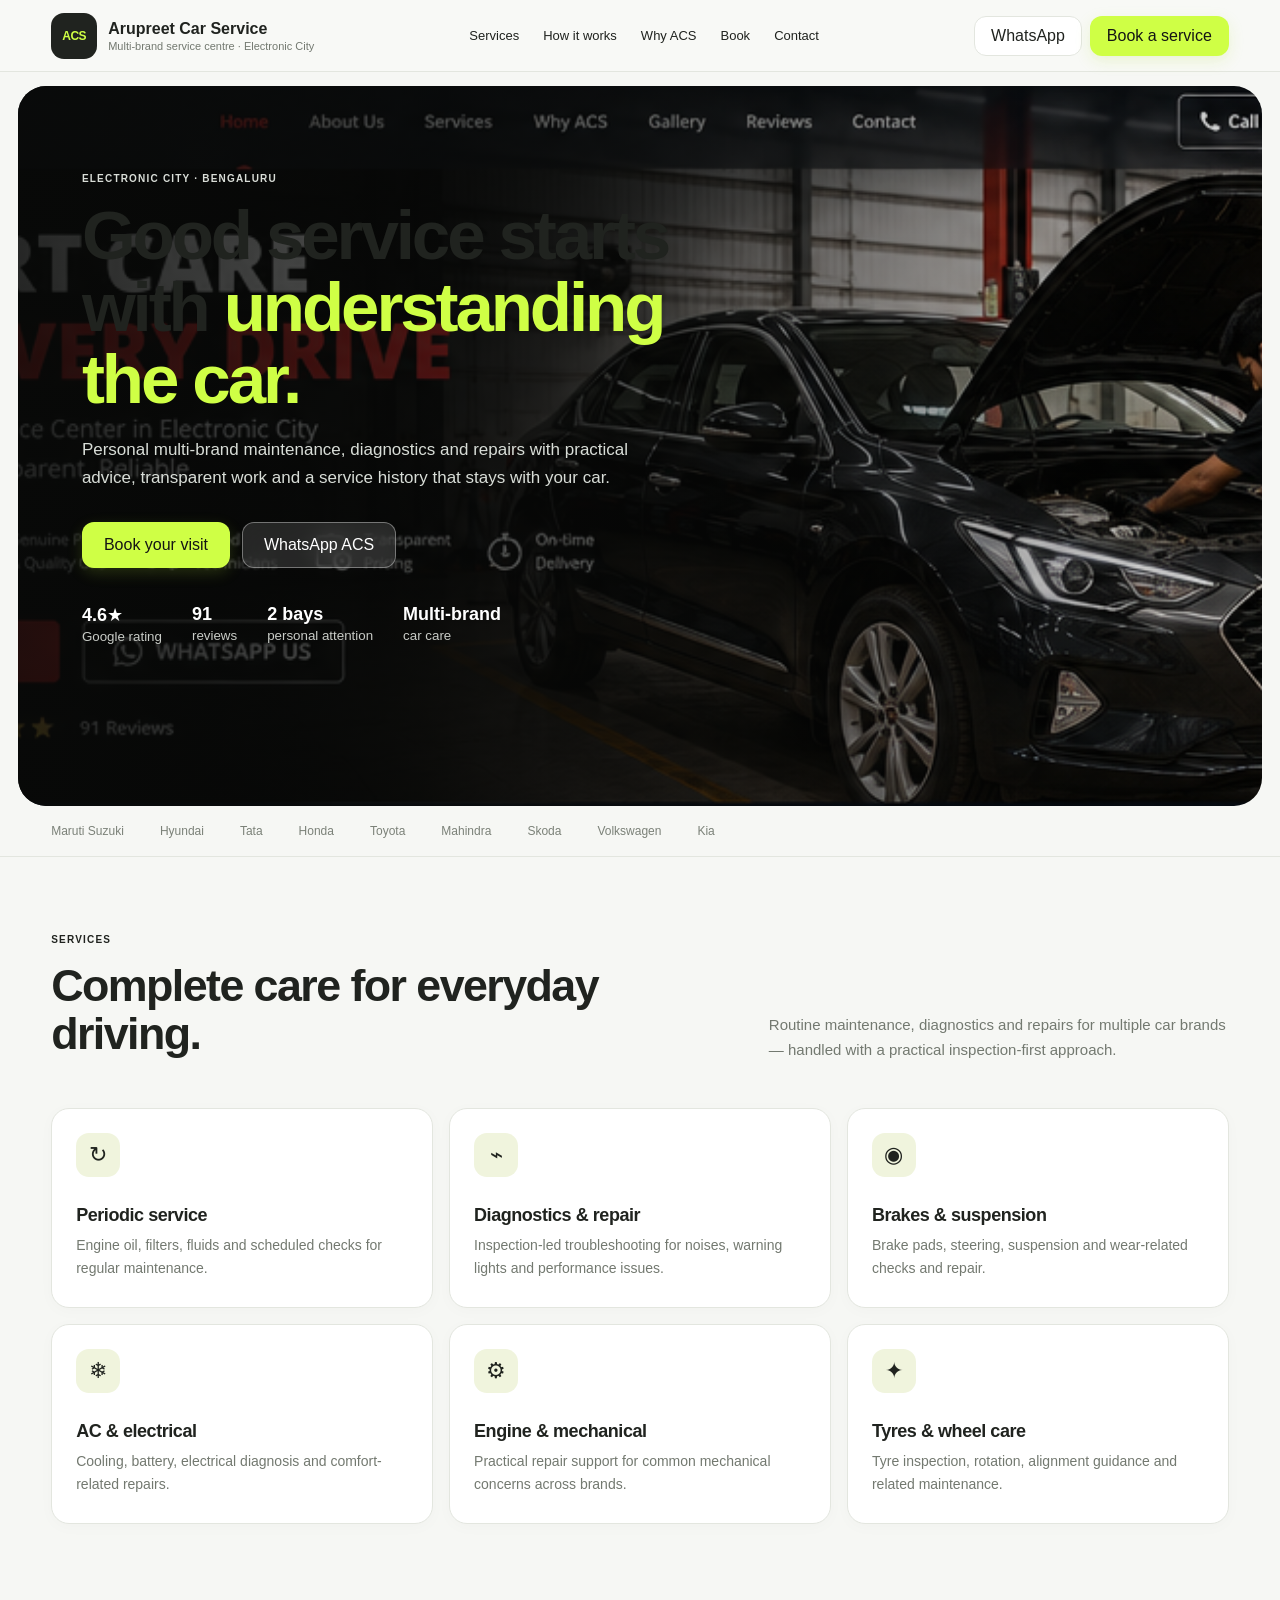
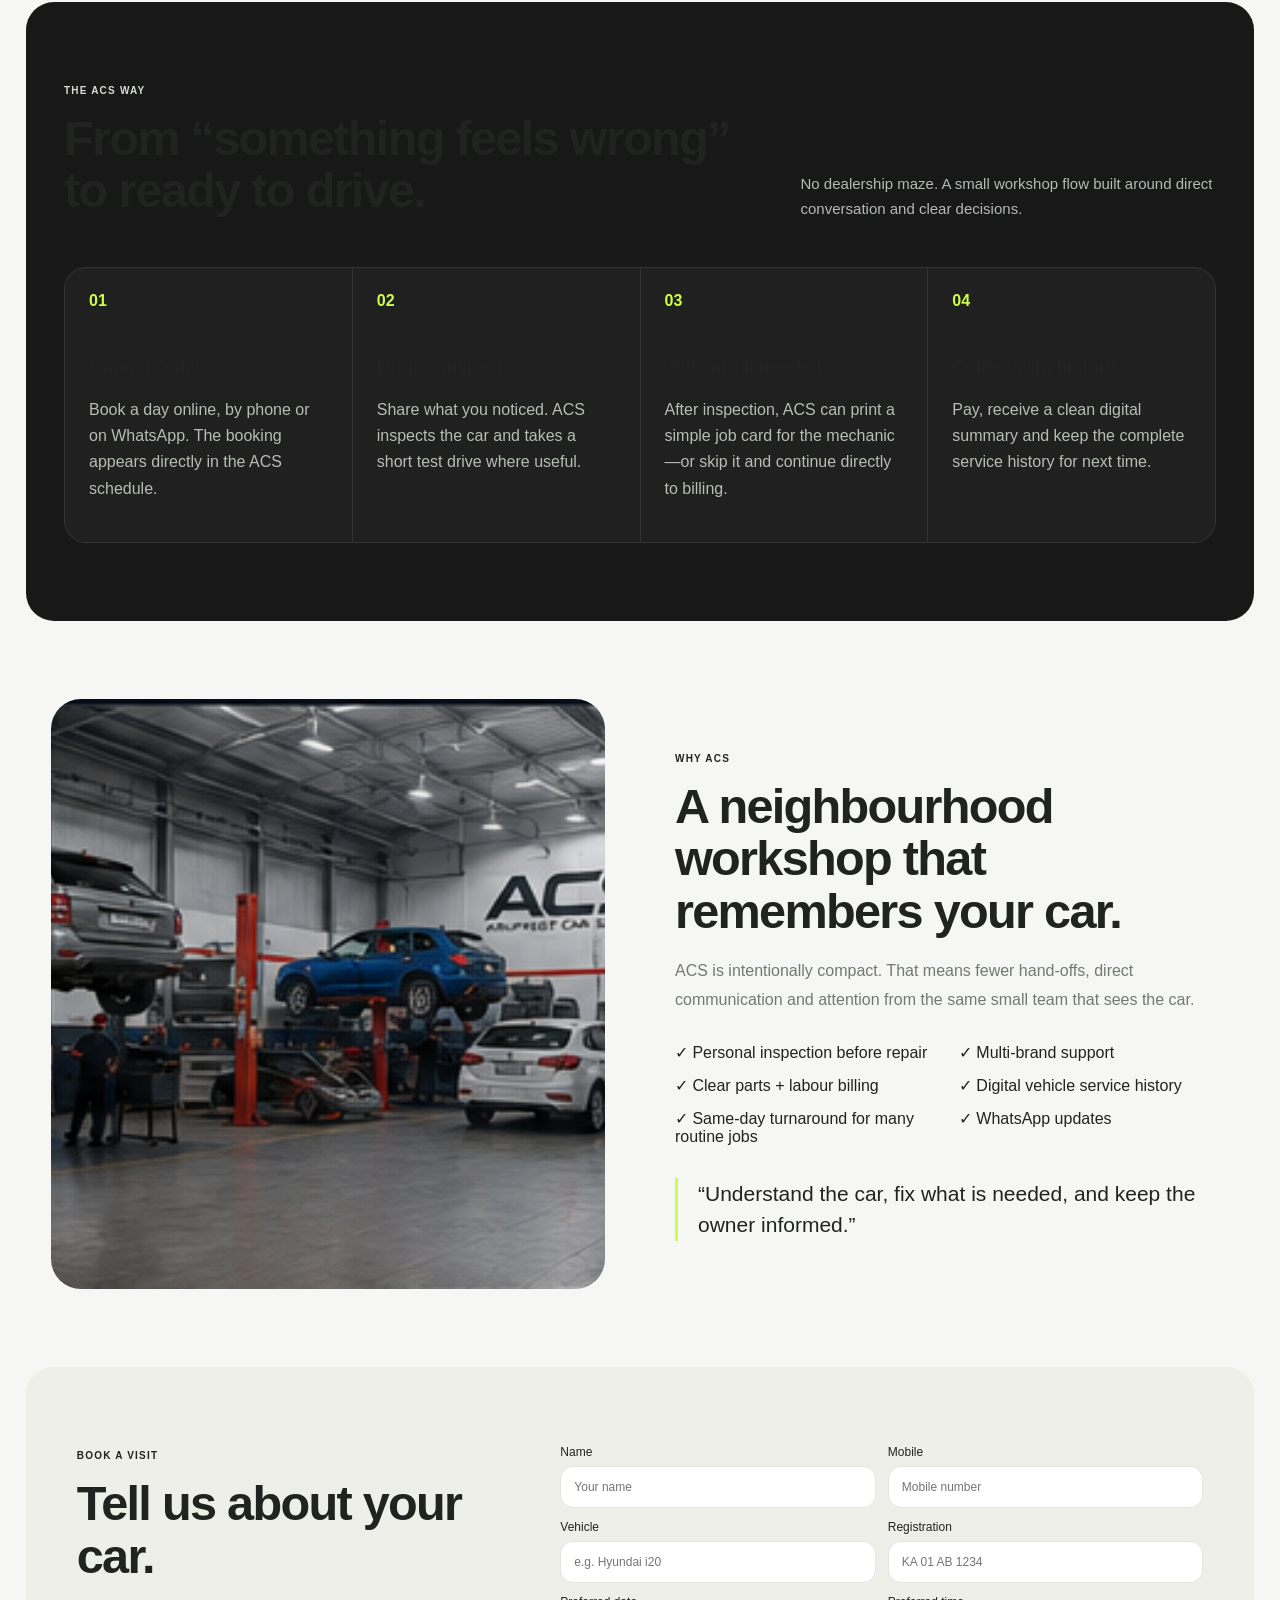
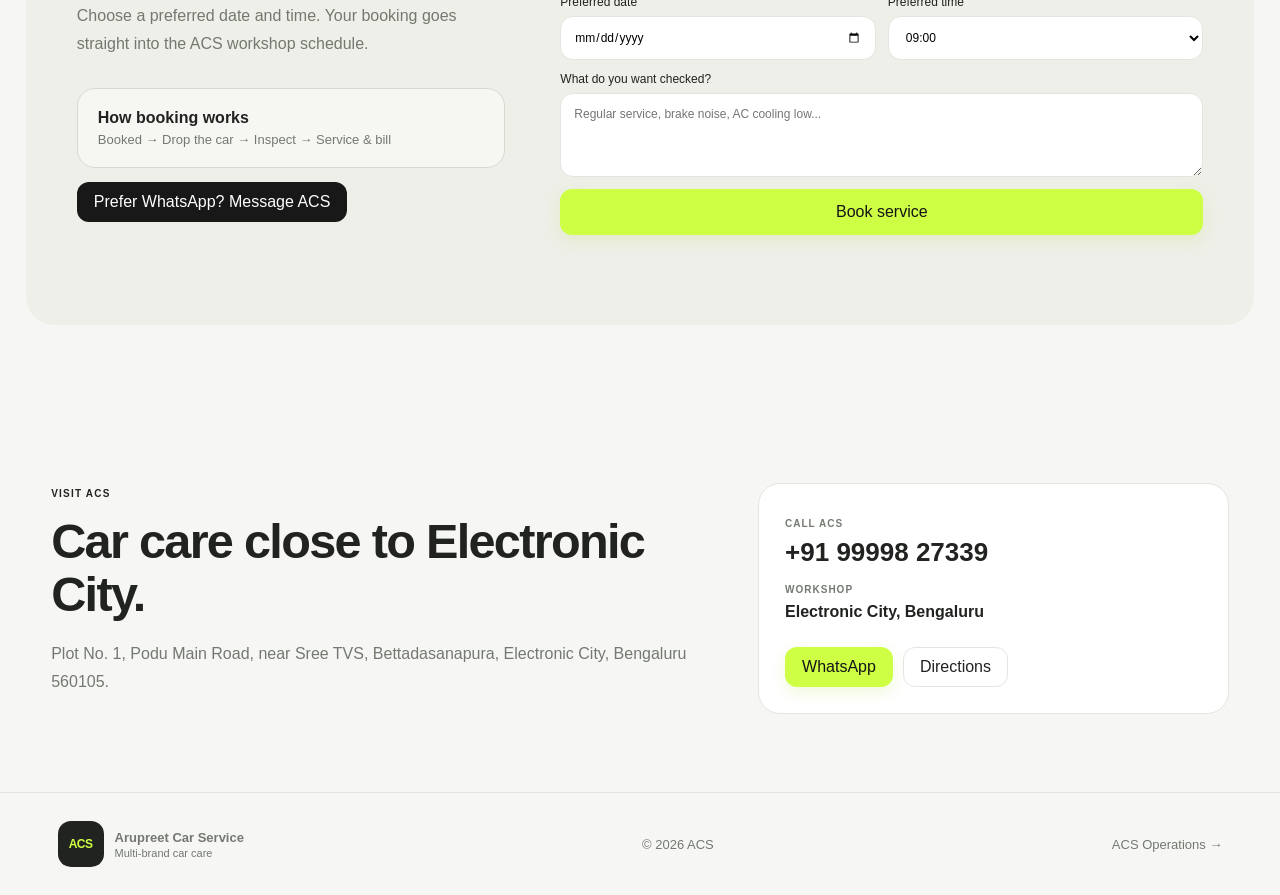
==== index.html @ 30a8c708 "Initial ACS Digital v0.3.6 - website and service operations" ====
<!doctype html><html lang="en"><head><meta charset="utf-8"><meta name="viewport" content="width=device-width,initial-scale=1"><title>Arupreet Car Service (ACS) | Multi-brand Car Service in Electronic City</title><meta name="description" content="Personal, transparent multi-brand car service, diagnostics and repair in Electronic City, Bengaluru."><link rel="stylesheet" href="styles.css"></head>
<body class="site-body"><header class="site-nav"><a class="brand" href="#top"><span class="brand-mark">ACS</span><span><b>Arupreet Car Service</b><small>Multi-brand service centre · Electronic City</small></span></a><nav><a href="#services">Services</a><a href="#process">How it works</a><a href="#why">Why ACS</a><a href="#booking">Book</a><a href="#contact">Contact</a></nav><div class="nav-actions"><a class="btn ghost" data-wa-link target="_blank" rel="noopener">WhatsApp</a><a class="btn primary" href="#booking">Book a service</a></div></header>
<main id="top"><section class="hero-v2"><img class="hero-bg" src="assets/images/hero-garage.png" alt="Car being serviced in a workshop"><div class="hero-shade"></div><div class="hero-content"><span class="kicker light">Electronic City · Bengaluru</span><h1>Good service starts with <em>understanding the car.</em></h1><p>Personal multi-brand maintenance, diagnostics and repairs with practical advice, transparent work and a service history that stays with your car.</p><div class="hero-actions"><a class="btn primary big" href="#booking">Book your visit</a><a class="btn glass big" data-wa-link target="_blank" rel="noopener">WhatsApp ACS</a></div><div class="hero-proof"><span><b>4.6★</b><small>Google rating</small></span><span><b>91</b><small>reviews</small></span><span><b>2 bays</b><small>personal attention</small></span><span><b>Multi-brand</b><small>car care</small></span></div></div></section>
<section class="brand-strip"><span>Maruti Suzuki</span><span>Hyundai</span><span>Tata</span><span>Honda</span><span>Toyota</span><span>Mahindra</span><span>Skoda</span><span>Volkswagen</span><span>Kia</span></section>
<section class="section services-section" id="services"><div class="section-head compact-head"><div><span class="kicker">Services</span><h2>Complete care for everyday driving.</h2></div><p>Routine maintenance, diagnostics and repairs for multiple car brands — handled with a practical inspection-first approach.</p></div><div class="cards service-cards"><article><span class="service-icon">↻</span><h3>Periodic service</h3><p>Engine oil, filters, fluids and scheduled checks for regular maintenance.</p></article><article><span class="service-icon">⌁</span><h3>Diagnostics & repair</h3><p>Inspection-led troubleshooting for noises, warning lights and performance issues.</p></article><article><span class="service-icon">◉</span><h3>Brakes & suspension</h3><p>Brake pads, steering, suspension and wear-related checks and repair.</p></article><article><span class="service-icon">❄</span><h3>AC & electrical</h3><p>Cooling, battery, electrical diagnosis and comfort-related repairs.</p></article><article><span class="service-icon">⚙</span><h3>Engine & mechanical</h3><p>Practical repair support for common mechanical concerns across brands.</p></article><article><span class="service-icon">✦</span><h3>Tyres & wheel care</h3><p>Tyre inspection, rotation, alignment guidance and related maintenance.</p></article></div></section>
<section class="dark-band" id="process"><div class="section-head light"><div><span class="kicker light">The ACS way</span><h2>From “something feels wrong” to ready to drive.</h2></div><p>No dealership maze. A small workshop flow built around direct conversation and clear decisions.</p></div><div class="process-grid"><article><span>01</span><h3>Choose a day</h3><p>Book a day online, by phone or on WhatsApp. The booking appears directly in the ACS schedule.</p></article><article><span>02</span><h3>Drop & inspect</h3><p>Share what you noticed. ACS inspects the car and takes a short test drive where useful.</p></article><article><span>03</span><h3>Job card if needed</h3><p>After inspection, ACS can print a simple job card for the mechanic—or skip it and continue directly to billing.</p></article><article><span>04</span><h3>Collect with history</h3><p>Pay, receive a clean digital summary and keep the complete service history for next time.</p></article></div></section>
<section class="section split" id="why"><div class="image-frame"><img src="assets/images/workshop.png" alt="Workshop service bay"></div><div class="copy-block"><span class="kicker">Why ACS</span><h2>A neighbourhood workshop that remembers your car.</h2><p>ACS is intentionally compact. That means fewer hand-offs, direct communication and attention from the same small team that sees the car.</p><div class="feature-list"><span>✓ Personal inspection before repair</span><span>✓ Multi-brand support</span><span>✓ Clear parts + labour billing</span><span>✓ Digital vehicle service history</span><span>✓ Same-day turnaround for many routine jobs</span><span>✓ WhatsApp updates</span></div><blockquote>“Understand the car, fix what is needed, and keep the owner informed.”</blockquote></div></section>
<section class="section booking-shell" id="booking"><div class="booking-intro"><span class="kicker">Book a visit</span><h2>Tell us about your car.</h2><p>Choose a preferred date and time. Your booking goes straight into the ACS workshop schedule.</p><div class="capacity-note"><b>How booking works</b><span>Booked → Drop the car → Inspect → Service & bill</span></div><a class="btn dark" style="margin-top:14px" data-wa-link target="_blank" rel="noopener">Prefer WhatsApp? Message ACS</a></div><form class="booking-form" id="bookingForm"><label>Name<input required name="name" placeholder="Your name"></label><label>Mobile<input required name="phone" placeholder="Mobile number"></label><label>Vehicle<input required name="vehicle" placeholder="e.g. Hyundai i20"></label><label>Registration<input name="registration" placeholder="KA 01 AB 1234"></label><label>Preferred date<input required type="date" name="date"></label><label>Preferred time<select name="time"><option>09:00</option><option>10:00</option><option>11:00</option><option>14:00</option></select></label><label class="wide">What do you want checked?<textarea name="issue" rows="4" placeholder="Regular service, brake noise, AC cooling low..."></textarea></label><button class="btn primary big wide" type="submit">Book service</button><p class="form-msg wide" id="bookingMsg"></p></form></section>
<section class="section contact-grid" id="contact"><div><span class="kicker">Visit ACS</span><h2>Car care close to Electronic City.</h2><p>Plot No. 1, Podu Main Road, near Sree TVS, Bettadasanapura, Electronic City, Bengaluru 560105.</p></div><div class="contact-card"><span>Call ACS</span><a href="tel:+919999827339">+91 99998 27339</a><span>Workshop</span><b>Electronic City, Bengaluru</b><div><a class="btn primary" data-wa-link target="_blank" rel="noopener">WhatsApp</a><a class="btn ghost" target="_blank" rel="noopener" href="https://www.google.com/maps/search/?api=1&query=Arupreet+Car+Service+Electronic+City">Directions</a></div></div></section></main>
<footer><div class="brand"><span class="brand-mark">ACS</span><span><b>Arupreet Car Service</b><small>Multi-brand car care</small></span></div><span>© 2026 ACS</span><a href="auth.html">ACS Operations →</a></footer>
<script src="config.js"></script><script src="lib/runtime.js"></script><script src="lib/api.js"></script><script src="lib/whatsapp.js"></script><script src="site.js"></script></body></html>
---- styles.css ----
:root{--bg:#f5f5f2;--paper:#fff;--ink:#171817;--muted:#6e716d;--line:#dedfd9;--soft:#eeeeea;--accent:#d8ff51;--blue:#e8efff;--green:#dff5e7;--amber:#fff2c8;--danger:#bf4f4f;--radius:22px;--shadow:0 18px 60px rgba(0,0,0,.08)}*{box-sizing:border-box}html{scroll-behavior:smooth}body{margin:0;font-family:Inter,ui-sans-serif,system-ui,-apple-system,BlinkMacSystemFont,"Segoe UI",sans-serif;color:var(--ink);background:var(--bg)}a{color:inherit;text-decoration:none}button,input,textarea,select{font:inherit}.btn{display:inline-flex;align-items:center;justify-content:center;gap:8px;border-radius:999px;padding:11px 17px;border:1px solid transparent;font-weight:800;cursor:pointer}.btn.primary{background:var(--accent);color:#141414}.btn.ghost{background:#fff;border-color:var(--line)}.btn.dark{background:var(--ink);color:#fff}.btn.danger{background:#fff1f1;color:#9f3030;border-color:#f1caca}.btn.big{padding:14px 22px}.btn.glass{background:rgba(255,255,255,.12);color:#fff;border-color:rgba(255,255,255,.36);backdrop-filter:blur(14px)}.brand,.app-brand{display:flex;align-items:center;gap:11px}.brand-mark{width:46px;height:46px;border-radius:14px;background:var(--ink);color:var(--accent);display:grid;place-items:center;font-size:12px;font-weight:900;letter-spacing:-.04em}.brand span:last-child,.app-brand span:last-child{display:flex;flex-direction:column}.brand small,.app-brand small{font-size:11px;color:var(--muted);margin-top:2px}.site-nav{height:76px;padding:0 4.5vw;display:flex;align-items:center;justify-content:space-between;background:rgba(245,245,242,.94);backdrop-filter:blur(18px);position:sticky;top:0;z-index:20;border-bottom:1px solid var(--line)}.site-nav nav{display:flex;gap:28px;font-size:13px;font-weight:700}.nav-actions{display:flex;gap:8px}.hero-v2{height:min(790px,86vh);min-height:640px;position:relative;overflow:hidden;margin:18px 2vw 0;border-radius:34px;color:#fff}.hero-bg{position:absolute;inset:0;width:100%;height:100%;object-fit:cover;transform:scale(1.02)}.hero-shade{position:absolute;inset:0;background:linear-gradient(90deg,rgba(9,10,9,.88) 0%,rgba(9,10,9,.64) 46%,rgba(9,10,9,.12) 100%)}.hero-content{position:relative;z-index:2;max-width:760px;padding:100px 5vw}.kicker{display:inline-block;text-transform:uppercase;letter-spacing:.14em;font-weight:900;font-size:11px}.kicker.light{color:#d9ddd7}.hero-content h1,.section h2,.dark-band h2{font-family:Georgia,"Times New Roman",serif;font-size:clamp(52px,6.1vw,88px);line-height:.98;letter-spacing:-.045em;margin:16px 0 24px}.hero-content h1 em{font-style:normal;color:var(--accent)}.hero-content>p{font-size:18px;line-height:1.7;max-width:670px;color:#d8ddd7}.hero-actions{display:flex;gap:12px;margin:30px 0}.hero-proof{display:flex;flex-wrap:wrap;gap:36px;margin-top:44px}.hero-proof span{display:flex;flex-direction:column}.hero-proof b{font-size:18px}.hero-proof small{color:#c9ccc7;margin-top:3px}.brand-strip{display:flex;overflow:auto;gap:42px;white-space:nowrap;padding:22px 4.5vw;border-bottom:1px solid var(--line);font-size:12px;font-weight:800;color:#777b75}.section{padding:100px 4.5vw}.section-head{display:flex;align-items:end;justify-content:space-between;gap:60px;margin-bottom:42px}.section-head h2,.split h2,.booking-shell h2,.contact-grid h2{font-size:clamp(42px,4.6vw,67px);margin:10px 0;line-height:1.03;letter-spacing:-.04em}.section-head>p{max-width:460px;line-height:1.75;color:var(--muted)}.cards{display:grid;gap:14px}.service-cards{grid-template-columns:repeat(3,1fr)}.service-cards article{background:#fff;border:1px solid var(--line);border-radius:22px;padding:27px;min-height:230px}.service-icon{width:48px;height:48px;border-radius:15px;background:#eff2d8;display:grid;place-items:center;font-size:22px}.service-cards h3{margin:38px 0 9px}.service-cards p{color:var(--muted);line-height:1.65;margin:0}.dark-band{margin:0 2vw;border-radius:36px;background:#171817;color:#fff;padding:100px 3vw}.section-head.light p{color:#b6bbb5}.process-grid{display:grid;grid-template-columns:repeat(4,1fr);gap:1px;border:1px solid #323431;border-radius:22px;overflow:hidden;background:#323431}.process-grid article{background:#1f201f;padding:27px;min-height:260px}.process-grid article>span{color:var(--accent);font-weight:900}.process-grid h3{margin-top:62px}.process-grid p{color:#b8bdb6;line-height:1.65}.split{display:grid;grid-template-columns:1fr 1fr;gap:70px;align-items:center}.image-frame{height:590px;border-radius:30px;overflow:hidden;background:#ddd}.image-frame img{width:100%;height:100%;object-fit:cover}.copy-block>p{font-size:17px;line-height:1.8;color:var(--muted)}.feature-list{display:grid;grid-template-columns:1fr 1fr;gap:14px;margin:28px 0}.feature-list span{font-weight:700}.copy-block blockquote{font-family:Georgia,serif;font-size:25px;line-height:1.4;border-left:3px solid var(--accent);padding-left:20px;margin:32px 0 0}.booking-shell{display:grid;grid-template-columns:.8fr 1.2fr;gap:65px;background:#eeefe8;margin:0 2vw 80px;border-radius:34px}.booking-intro>p,.contact-grid>div>p{line-height:1.75;color:var(--muted)}.capacity-note{margin-top:30px;padding:20px;border:1px solid #d7d9d0;border-radius:18px;background:rgba(255,255,255,.5);display:flex;flex-direction:column;gap:5px}.capacity-note span{font-size:13px;color:var(--muted)}.booking-form{display:grid;grid-template-columns:1fr 1fr;gap:12px}.booking-form label,.form-grid label{display:flex;flex-direction:column;gap:7px;font-size:12px;font-weight:800}.booking-form input,.booking-form textarea,.booking-form select,.form-grid input,.form-grid textarea,.form-grid select{width:100%;border:1px solid var(--line);background:#fff;border-radius:13px;padding:13px;outline:none}.booking-form input:focus,.booking-form textarea:focus,.booking-form select:focus,.form-grid input:focus,.form-grid textarea:focus,.form-grid select:focus{border-color:#92996d}.wide{grid-column:1/-1}.form-msg{margin:0;color:#2e6849;font-weight:800}.contact-grid{display:grid;grid-template-columns:1.15fr .85fr;gap:70px}.contact-card{background:#fff;border:1px solid var(--line);border-radius:22px;padding:26px;display:flex;flex-direction:column;gap:8px}.contact-card>span{text-transform:uppercase;letter-spacing:.1em;font-size:10px;font-weight:800;color:var(--muted);margin-top:8px}.contact-card>a{font-size:26px;font-weight:900}.contact-card>div{display:flex;gap:10px;margin-top:18px}footer{padding:28px 4.5vw;border-top:1px solid var(--line);display:flex;align-items:center;justify-content:space-between;font-size:13px;color:var(--muted)}
/* APP */.app-body{display:flex;min-height:100vh;background:#f2f3ef}.sidebar{width:255px;position:fixed;inset:0 auto 0 0;background:#171817;color:#fff;padding:20px 14px;display:flex;flex-direction:column;z-index:20}.app-brand{padding:5px 7px 22px;border-bottom:1px solid #30322f}.app-brand .brand-mark{background:var(--accent);color:#171817}.app-brand small{color:#92968f}.sidebar nav{display:flex;flex-direction:column;gap:5px;margin-top:18px}.sidebar nav button{display:flex;gap:10px;align-items:center;background:transparent;border:0;color:#bec2bc;border-radius:12px;padding:12px 13px;text-align:left;font-weight:750;cursor:pointer}.sidebar nav button:hover,.sidebar nav button.active{background:#2a2c29;color:#fff}.sidebar-foot{margin-top:auto;padding:10px;display:flex;flex-direction:column;gap:8px;color:#8f948d;font-size:11px}.app-main{margin-left:255px;width:calc(100% - 255px);padding:25px 32px 60px}.app-top{display:flex;align-items:center;justify-content:space-between;margin-bottom:24px}.app-top small{color:var(--muted)}.app-top h1{margin:3px 0;font-size:34px}.top-actions{display:flex;gap:9px}.metric-grid{display:grid;grid-template-columns:repeat(4,1fr);gap:12px;margin-bottom:16px}.metric{background:#fff;border:1px solid var(--line);border-radius:18px;padding:18px}.metric small{color:var(--muted)}.metric b{display:block;font-size:30px;margin-top:5px}.metric .sub{font-size:11px;color:var(--muted);margin-top:5px}.dashboard-grid{display:grid;grid-template-columns:1.35fr .85fr;gap:15px}.panel{background:#fff;border:1px solid var(--line);border-radius:20px;padding:19px}.panel+.panel{margin-top:15px}.panel-head,.section-toolbar{display:flex;align-items:center;justify-content:space-between;gap:14px;margin-bottom:14px}.panel-head h3,.section-toolbar h3{margin:0}.panel-head small,.section-toolbar small{color:var(--muted)}.workshop-board{display:grid;grid-template-columns:1fr 1fr;gap:12px}.bay{border:1px solid var(--line);background:#fafaf7;border-radius:17px;padding:14px;min-height:160px}.bay-head{font-size:10px;text-transform:uppercase;letter-spacing:.1em;color:var(--muted);font-weight:900;margin-bottom:10px}.bay-card b{display:block}.bay-card small{display:block;color:var(--muted);margin-top:4px}.job-actions{display:flex;gap:6px;margin-top:12px;flex-wrap:wrap}.tiny-btn{border:1px solid var(--line);background:#fff;border-radius:999px;padding:6px 9px;font-size:10px;font-weight:800;cursor:pointer}.status,.pill{display:inline-flex;align-items:center;border-radius:999px;padding:6px 9px;font-size:10px;font-weight:900;background:#eee}.status.requested{background:#f0f0ec}.status.confirmed,.status.ready{background:var(--blue);color:#355593}.status.inspection,.status.awaiting{background:var(--amber);color:#765b12}.status.service,.status.approved{background:var(--green);color:#2d6b4a}.status.completed,.status.paid{background:#dfeee8;color:#2b6448}.status.cancelled,.status.declined{background:#fae6e6;color:#943c3c}.timeline{display:flex;flex-direction:column}.slot{display:grid;grid-template-columns:58px 1fr;gap:10px;padding:9px 0;border-bottom:1px solid var(--line)}.slot>span{font-size:11px;color:var(--muted)}.slot b,.slot small{display:block}.slot small{color:var(--muted);margin-top:2px}.quick-grid{display:grid;grid-template-columns:1fr 1fr;gap:9px}.quick-grid button{border:1px solid var(--line);background:#fafaf7;border-radius:14px;padding:13px;text-align:left;font-weight:800;cursor:pointer}.alert{padding:12px 0;border-bottom:1px solid var(--line);display:flex;justify-content:space-between;gap:12px}.alert:last-child{border-bottom:0}.alert small{color:var(--muted)}.table-wrap{overflow:auto}.data-table{border-collapse:collapse;width:100%}.data-table th,.data-table td{padding:12px 11px;border-bottom:1px solid var(--line);text-align:left;font-size:12px;vertical-align:top}.data-table th{font-size:10px;text-transform:uppercase;letter-spacing:.08em;color:var(--muted)}.data-table tr.clickable{cursor:pointer}.data-table tr.clickable:hover{background:#f8f8f5}.right{text-align:right!important}.search-row{display:flex;gap:10px;margin-bottom:14px}.search-row input{flex:1;border:1px solid var(--line);border-radius:13px;padding:12px 14px}.empty{padding:48px 20px;text-align:center;color:var(--muted)}.low{color:var(--danger);font-weight:900}.detail-head{display:flex;align-items:flex-start;justify-content:space-between;gap:20px;margin-bottom:16px}.detail-head h2{margin:4px 0}.detail-head p{margin:0;color:var(--muted)}.detail-grid{display:grid;grid-template-columns:1fr 1fr;gap:14px}.info-card{border:1px solid var(--line);border-radius:16px;padding:15px}.info-card h4{margin:0 0 11px}.info-row{display:flex;justify-content:space-between;gap:15px;padding:6px 0}.info-row span:first-child{color:var(--muted)}.line-items{width:100%;border-collapse:collapse}.line-items td,.line-items th{padding:10px;border-bottom:1px solid var(--line);font-size:12px}.line-items th{text-align:left;color:var(--muted);font-size:10px;text-transform:uppercase}.estimate-total{text-align:right;font-size:22px;font-weight:900;margin-top:14px}.progress-steps{display:flex;gap:6px;flex-wrap:wrap}.progress-steps span{background:#f0f0ec;border-radius:999px;padding:7px 10px;font-size:10px;font-weight:800}.progress-steps span.active{background:var(--ink);color:#fff}.modal-backdrop{position:fixed;inset:0;background:rgba(0,0,0,.45);display:grid;place-items:center;z-index:50}.modal-backdrop.hidden{display:none}.modal{width:min(780px,94vw);max-height:91vh;overflow:auto;background:#fff;border-radius:24px;padding:23px;box-shadow:var(--shadow)}.modal h2{margin:0 0 5px}.modal>p{color:var(--muted);margin-top:0}.form-grid{display:grid;grid-template-columns:1fr 1fr;gap:11px}.modal-actions{display:flex;justify-content:flex-end;gap:9px;margin-top:20px}.line-editor{border:1px solid var(--line);border-radius:16px;padding:12px;margin-top:12px}.line-editor-row{display:grid;grid-template-columns:2fr .8fr .7fr .8fr auto;gap:7px;align-items:end;margin-bottom:7px}.line-editor-row button{height:42px}.toast{position:fixed;right:25px;bottom:25px;background:#171817;color:#fff;border-radius:14px;padding:12px 16px;font-weight:800;font-size:12px;opacity:0;transform:translateY(10px);pointer-events:none;transition:.2s;z-index:80}.toast.show{opacity:1;transform:translateY(0)}.report-grid{display:grid;grid-template-columns:repeat(3,1fr);gap:12px}.report-card{background:#fff;border:1px solid var(--line);border-radius:18px;padding:18px}.bar{height:8px;background:#eceee8;border-radius:999px;overflow:hidden;margin-top:8px}.bar>i{display:block;height:100%;background:#1c1e1b}.small-note{font-size:11px;color:var(--muted)}
@media(max-width:1000px){.site-nav nav{display:none}.hero-v2{height:700px}.service-cards{grid-template-columns:1fr 1fr}.process-grid{grid-template-columns:1fr 1fr}.split,.booking-shell,.contact-grid{grid-template-columns:1fr}.sidebar{width:76px}.sidebar .app-brand span:last-child,.sidebar nav span,.sidebar-foot{display:none}.app-main{margin-left:76px;width:calc(100% - 76px);padding:20px}.metric-grid{grid-template-columns:1fr 1fr}.dashboard-grid{grid-template-columns:1fr}.report-grid{grid-template-columns:1fr 1fr}}@media(max-width:650px){.site-nav{padding:0 4vw}.site-nav .brand span:last-child,.nav-actions .ghost{display:none}.hero-v2{margin:10px 10px 0;min-height:640px}.hero-content{padding:65px 7vw}.hero-content h1{font-size:50px}.hero-proof{gap:18px}.section{padding:70px 5vw}.service-cards,.process-grid,.feature-list,.booking-form,.workshop-board,.detail-grid,.report-grid{grid-template-columns:1fr}.dark-band{padding:70px 4vw}.section-head{display:block}.image-frame{height:380px}.wide{grid-column:auto}.metric-grid{grid-template-columns:1fr 1fr}.app-main{padding:16px}.app-top{align-items:flex-start}.top-actions .ghost{display:none}.line-editor-row{grid-template-columns:1fr 1fr}.line-editor-row>*:first-child{grid-column:1/-1}footer{align-items:flex-start;flex-direction:column;gap:14px}}
/* v0.3 additions */
.connection-badge{display:inline-flex;align-items:center;border:1px solid var(--line);border-radius:999px;padding:8px 11px;font-size:11px;font-weight:900;background:#fff}.connection-badge.live{color:#286646;background:#e7f5ec}.connection-badge.demo{color:#7a5a13;background:#fff5d8}.action-cell{white-space:nowrap}.action-cell .tiny-btn{margin-left:4px}.history-list{display:flex;flex-direction:column;gap:8px}.history-item{display:grid;grid-template-columns:140px 1fr auto;gap:14px;align-items:start;border:1px solid var(--line);border-radius:14px;padding:12px}.history-item small{display:block;color:var(--muted);margin-top:3px}.job-footer-actions{display:flex;justify-content:flex-end;gap:9px;flex-wrap:wrap;margin-top:16px}.stack-label{display:flex;flex-direction:column;gap:8px;font-size:12px;font-weight:800}.stack-label textarea{border:1px solid var(--line);border-radius:14px;padding:13px;font:inherit}.integration-list{display:grid;grid-template-columns:1fr 1fr;gap:12px}.integration-list span{padding:12px;border:1px solid var(--line);border-radius:13px;background:#fafaf7;font-weight:750}.invoice-sheet{background:#fff}.invoice-brand{display:flex;align-items:flex-start;justify-content:space-between;border-bottom:2px solid var(--ink);padding-bottom:18px;margin-bottom:18px}.invoice-brand h2{display:inline-block;margin:0 0 3px 10px;vertical-align:middle}.invoice-brand .brand-mark{display:inline-flex}.invoice-totals{margin-left:auto;margin-top:16px;width:min(340px,100%);display:flex;flex-direction:column;gap:7px}.invoice-totals span{display:flex;justify-content:space-between;border-bottom:1px solid var(--line);padding:5px 0}.invoice-totals .grand{font-size:20px;border-bottom:0;padding-top:10px}.auth-body{min-height:100vh;background:#eeefe8;display:grid;place-items:center;padding:28px}.auth-card,.setup-card,.approval-card{width:min(480px,96vw);background:#fff;border:1px solid var(--line);border-radius:28px;padding:30px;box-shadow:var(--shadow)}.setup-card{width:min(1050px,96vw)}.approval-card{width:min(720px,96vw)}.auth-card h1,.setup-card h1,.approval-card h1{margin:28px 0 8px}.auth-card>p,.setup-card p{color:var(--muted);line-height:1.6}.stack-form{display:flex;flex-direction:column;gap:13px;margin-top:22px}.stack-form label,.setup-grid label{display:flex;flex-direction:column;gap:7px;font-size:12px;font-weight:800}.stack-form input,.setup-grid input,.setup-grid select{border:1px solid var(--line);border-radius:13px;padding:13px;font:inherit}.auth-links{display:flex;justify-content:space-between;gap:10px;margin-top:18px;font-size:12px}.setup-grid{display:grid;grid-template-columns:1fr 1fr;gap:15px}.setup-grid>.btn,.setup-grid>.form-msg{grid-column:auto}.setup-grid code{background:#f0f0ec;border-radius:5px;padding:2px 5px}.approval-actions{display:grid;grid-template-columns:1fr 1fr;gap:10px;margin-top:20px}.success-state{text-align:center;padding:60px 20px}.success-state h1{font-size:40px}.btn.dark{background:#171817;color:#fff}.btn:disabled{opacity:.55;cursor:not-allowed}
@media(max-width:750px){.setup-grid,.integration-list,.approval-actions{grid-template-columns:1fr}.history-item{grid-template-columns:1fr}.connection-badge{display:none}.auth-links{flex-direction:column}}
@media print{body *{visibility:hidden}.modal-backdrop,.modal-backdrop *{visibility:visible}.modal-backdrop{position:absolute;inset:0;background:#fff;display:block}.modal{width:100%;max-height:none;box-shadow:none;border-radius:0}.modal-actions{display:none!important}}
/* v0.3.2 simple ACS workflow */
.simple-flow{display:grid;grid-template-columns:repeat(3,1fr);gap:8px;margin-top:15px}.simple-flow span{padding:12px;border:1px solid var(--line);background:#fafaf7;border-radius:13px;font-weight:850;text-align:center}.simple-flow small{font-weight:500;color:var(--muted)}
.compat-cell{max-width:300px;white-space:normal;line-height:1.45}.checkbox-label{flex-direction:row!important;align-items:center!important}.checkbox-label input{width:auto!important}.tag-entry{display:flex;gap:8px;margin-top:7px}.tag-entry input{flex:1;border:1px solid var(--line);border-radius:13px;padding:11px}.tag-chips{display:flex;gap:6px;flex-wrap:wrap;margin-top:9px}.tag-chip{display:inline-flex;align-items:center;gap:5px;background:#edf4db;border:1px solid #d9e5b7;border-radius:999px;padding:6px 9px;font-size:11px;font-weight:800}.tag-chip button{border:0;background:transparent;cursor:pointer;font-weight:900}.tag-suggestions{display:flex;gap:5px;flex-wrap:wrap;margin-top:8px}.compat-banner{padding:11px 13px;border:1px solid #d9e5b7;background:#f4f8e8;border-radius:13px;font-size:12px;margin:12px 0}.bill-lines{display:flex;flex-direction:column;gap:8px}.bill-line-row{display:grid;grid-template-columns:.72fr 2fr .65fr .7fr .85fr auto;gap:7px;align-items:end;border:1px solid var(--line);background:#fafaf7;border-radius:14px;padding:10px}.bill-line-row label{display:flex;flex-direction:column;gap:5px;font-size:10px;font-weight:850}.bill-line-row input,.bill-line-row select{width:100%;border:1px solid var(--line);background:#fff;border-radius:10px;padding:9px}.bill-line-row .remove-line{height:39px;margin-bottom:1px}.bill-add-buttons{display:flex;gap:6px;flex-wrap:wrap;margin:10px 0}.bill-summary{margin-left:auto;width:min(390px,100%);display:grid;grid-template-columns:1fr 1fr;gap:8px;align-items:end;border-top:1px solid var(--line);padding-top:12px}.bill-summary>span,.bill-summary>label{display:flex;justify-content:space-between;gap:9px;align-items:center;font-size:12px}.bill-summary label{flex-direction:column;align-items:stretch}.bill-summary input{border:1px solid var(--line);border-radius:10px;padding:9px}.bill-summary .grand{grid-column:1/-1;font-size:19px;font-weight:900}.picker-list{display:flex;flex-direction:column;gap:8px;margin-top:16px}.picker-row{display:flex;align-items:center;justify-content:space-between;gap:15px;width:100%;border:1px solid var(--line);background:#fafaf7;border-radius:14px;padding:13px;text-align:left;cursor:pointer}.picker-row span{display:flex;flex-direction:column;gap:3px}.picker-row small{color:var(--muted)}.jobcard-notes{margin-top:18px}.jobcard-notes>div{height:38px;border-bottom:1px solid var(--line)}
.status.booked{background:var(--blue);color:#355593}.status.open{background:var(--green);color:#2d6b4a}.sync-btn{padding-left:13px;padding-right:13px}
@media(max-width:900px){.bill-line-row{grid-template-columns:1fr 1fr}.bill-line-row .bill-item,.bill-line-row .bill-desc{grid-column:1/-1}.simple-flow{grid-template-columns:1fr}.sync-btn{display:none}}

/* v0.3.3 visual polish — calmer typography, cleaner hierarchy */
:root{
  --bg:#f6f7f4;
  --paper:#ffffff;
  --ink:#20231f;
  --muted:#737970;
  --line:#e3e6df;
  --soft:#f1f3ef;
  --accent:#cfff45;
  --blue:#edf3ff;
  --green:#e5f6eb;
  --amber:#fff4d5;
  --radius:18px;
  --shadow:0 10px 30px rgba(24,31,24,.06);
}
body{font-family:"Segoe UI Variable","Segoe UI",Inter,Arial,sans-serif;font-weight:400;letter-spacing:0;color:var(--ink)}
body,button,input,textarea,select{font-synthesis:none}
strong,b{font-weight:650}
h1,h2,h3,h4,h5,h6{font-family:"Segoe UI Variable","Segoe UI",Inter,Arial,sans-serif;font-weight:650;letter-spacing:-.025em;color:var(--ink)}
p{font-weight:400}
.kicker{font-weight:650;letter-spacing:.12em;font-size:10px}

/* Public website */
.site-nav{height:72px;background:rgba(248,249,246,.94);padding:0 4vw}
.site-nav nav{font-weight:550;font-size:13px;gap:24px}
.brand b,.app-brand b{font-weight:650}
.brand-mark{font-weight:700;border-radius:13px}
.hero-v2{height:min(720px,82vh);min-height:590px;border-radius:28px;margin:14px 1.4vw 0}
.hero-content{padding:82px 5vw;max-width:720px}
.hero-content h1,.section h2,.dark-band h2{font-family:"Segoe UI Variable","Segoe UI",Inter,Arial,sans-serif;font-weight:650;font-size:clamp(46px,5.4vw,76px);line-height:1.04;letter-spacing:-.045em;margin:14px 0 20px}
.hero-content>p{font-size:17px;line-height:1.65;max-width:630px;font-weight:400}
.hero-proof{margin-top:36px;gap:30px}.hero-proof b{font-weight:650}
.brand-strip{padding:18px 4vw;font-weight:550;color:#7b8178;gap:36px}
.section{padding:78px 4vw}
.services-section{padding-top:72px}
.section-head{margin-bottom:30px;align-items:end}
.section-head.compact-head h2{font-size:clamp(34px,3.5vw,50px);max-width:720px}
.section-head h2,.split h2,.booking-shell h2,.contact-grid h2{font-family:"Segoe UI Variable","Segoe UI",Inter,Arial,sans-serif;font-weight:650;font-size:clamp(34px,3.8vw,54px);line-height:1.08;letter-spacing:-.035em}
.section-head>p{font-size:15px;line-height:1.7}
.service-cards{gap:16px}
.service-cards article{min-height:200px;padding:24px;border-radius:18px;box-shadow:0 3px 16px rgba(25,32,25,.025)}
.service-cards h3{margin:28px 0 8px;font-size:18px;font-weight:650}
.service-cards p{font-size:14px;line-height:1.65}
.service-icon{width:44px;height:44px;border-radius:13px;background:#f0f4dd}
.dark-band{border-radius:28px;padding:78px 3vw}.process-grid article{min-height:225px;padding:24px}.process-grid h3{margin-top:46px;font-weight:600}.process-grid article>span{font-weight:650}
.copy-block>p{font-size:16px}.feature-list span{font-weight:550}.copy-block blockquote{font-family:"Segoe UI Variable","Segoe UI",Inter,Arial,sans-serif;font-size:21px;font-weight:500;line-height:1.5}
.booking-shell{border-radius:28px;gap:55px}.booking-form label,.form-grid label{font-weight:550}.form-msg{font-weight:550}.contact-card>a{font-weight:650}
.btn{font-weight:600;padding:10px 16px;border-radius:12px;transition:transform .14s ease,box-shadow .14s ease,background .14s ease}.btn:hover{transform:translateY(-1px)}.btn.big{padding:13px 21px}.btn.primary{box-shadow:0 5px 15px rgba(170,215,50,.18)}

/* Operations app */
.app-body{background:#f4f6f2}
.sidebar{width:244px;padding:18px 12px;background:#1b1e1a}.app-main{margin-left:244px;width:calc(100% - 244px);padding:28px 34px 64px}
.sidebar nav{gap:3px}.sidebar nav button{font-weight:520;font-size:14px;padding:11px 12px;border-radius:10px;color:#c7ccc5}.sidebar nav button.active{background:#30342e;color:#fff}.sidebar nav button:hover{background:#282c27}
.app-top{margin-bottom:26px}.app-top h1{font-size:38px;font-weight:650;letter-spacing:-.035em}.app-top small{font-size:13px}.top-actions{align-items:center}.connection-badge{font-weight:550;border-radius:12px;padding:9px 12px}
.metric-grid{gap:14px;margin-bottom:18px}.metric{border-radius:18px;padding:20px 21px;box-shadow:0 2px 12px rgba(24,31,24,.025)}.metric small{font-size:13px}.metric b{font-size:28px;font-weight:650;letter-spacing:-.03em;margin-top:7px}.metric .sub{font-size:12px}
.panel{border-radius:20px;padding:22px;box-shadow:0 2px 14px rgba(24,31,24,.025)}.panel-head h3,.section-toolbar h3{font-size:20px;font-weight:650}.panel-head small,.section-toolbar small{font-size:13px;line-height:1.5}
.workshop-board{gap:14px}.bay{border-radius:16px;padding:18px;min-height:180px;background:#fbfcfa}.bay-head{font-weight:600;font-size:11px}.bay-card h3{font-size:20px;margin:14px 0 12px;font-weight:650}.bay-card b{font-weight:600;font-size:15px}.bay-card small{font-size:13px;line-height:1.45}.empty{font-size:14px}
.tiny-btn{font-weight:550;font-size:11px;border-radius:10px;padding:7px 10px}.status,.pill{font-weight:550;font-size:11px;padding:6px 9px}
.data-table th,.data-table td{font-size:13px;padding:14px 12px;line-height:1.45}.data-table th{font-size:10px;font-weight:600;letter-spacing:.07em}.data-table td b{font-weight:600}.data-table td small{font-size:11px;color:var(--muted)}
.table-wrap{border-radius:14px;overflow:auto}
.low{font-weight:500}
.modal{border-radius:22px;padding:26px}.modal h2{font-size:26px;font-weight:650}.modal>p{font-size:14px;line-height:1.6}.stack-label,.form-grid label{font-weight:550}
.simple-flow span{font-weight:550}.simple-flow small{font-weight:400}.estimate-total,.bill-summary .grand{font-weight:650}
.tag-chip{font-weight:550}.bill-line-row label{font-weight:550}.picker-row b{font-weight:600}
.toast{font-weight:550}
.report-card{border-radius:18px}.report-card b{font-weight:650}

/* Remove visual heaviness from app controls */
.app-main .btn{border-radius:12px}.app-main .btn.primary{background:var(--accent)}.app-main .btn.dark{background:#232621}.app-main .btn.ghost{background:#fff}

@media(max-width:1000px){.sidebar{width:76px}.app-main{margin-left:76px;width:calc(100% - 76px);padding:22px}.hero-content h1{font-size:56px}}
@media(max-width:650px){.hero-content h1{font-size:44px}.section{padding:58px 5vw}.app-top h1{font-size:30px}.metric b{font-size:24px}}


/* v0.3.4 SaaS-style silent sync */
.top-actions{position:relative}
.sync-corner{width:38px;height:38px;border:1px solid var(--line);border-radius:12px;background:#fff;display:inline-grid;place-items:center;position:relative;cursor:pointer;color:var(--muted);transition:.18s ease;box-shadow:0 1px 2px rgba(0,0,0,.03)}
.sync-corner:hover{border-color:#c9ccc4;color:var(--ink);transform:translateY(-1px)}
.sync-corner .sync-glyph{font-size:18px;line-height:1}
.sync-corner .sync-dot{position:absolute;right:6px;top:6px;width:7px;height:7px;border-radius:50%;background:#36a269;border:2px solid #fff}
.sync-corner.syncing .sync-glyph{animation:acsSpin .7s linear infinite}
.sync-corner.offline .sync-dot{background:#d59d2b}
@keyframes acsSpin{to{transform:rotate(360deg)}}
@media(max-width:650px){.sync-corner{width:36px;height:36px}.top-actions{gap:7px}}

/* =========================================================
   v0.3.6 — LIGHT TYPOGRAPHY PASS
   Keep the interface SaaS-like and calm: 400/500 by default,
   600 only for genuine hierarchy and key metrics.
   ========================================================= */
body,
button,
input,
textarea,
select {
  font-family: Inter, "Segoe UI Variable", "Segoe UI", Arial, sans-serif;
  font-weight: 400;
  -webkit-font-smoothing: antialiased;
  text-rendering: optimizeLegibility;
}

p, span, small, td, li, label { font-weight: 400; }
strong, b { font-weight: 550; }

h1, h2, h3, h4, h5, h6 {
  font-family: Inter, "Segoe UI Variable", "Segoe UI", Arial, sans-serif;
  font-weight: 600;
  letter-spacing: -0.025em;
}

/* Public website */
.site-nav nav { font-weight: 450; }
.brand b, .app-brand b { font-weight: 600; }
.brand small, .app-brand small { font-weight: 400; }
.kicker { font-weight: 550; }
.hero-content h1,
.section h2,
.dark-band h2,
.section-head h2,
.split h2,
.booking-shell h2,
.contact-grid h2 { font-weight: 600; }
.hero-proof b { font-weight: 550; }
.brand-strip { font-weight: 450; }
.service-cards h3,
.process-grid h3 { font-weight: 550; }
.process-grid article > span { font-weight: 550; }
.feature-list span { font-weight: 450; }
.copy-block blockquote { font-weight: 450; }
.booking-form label,
.form-grid label,
.stack-form label,
.setup-grid label { font-weight: 450; }
.form-msg { font-weight: 450; }
.contact-card > a { font-weight: 550; }

/* Buttons: deliberately not bold */
.btn,
.tiny-btn,
.quick-grid button,
.picker-row,
.tag-chip,
.status,
.pill {
  font-weight: 500;
}
.btn.primary,
.btn.dark,
.btn.ghost { font-weight: 500; }

/* Application shell */
.sidebar nav button {
  font-weight: 450;
  letter-spacing: 0;
}
.sidebar-foot { font-weight: 400; }
.app-top h1 { font-weight: 600; }
.app-top small { font-weight: 400; }
.connection-badge { font-weight: 450; }

/* Dashboard */
.metric small,
.metric .sub { font-weight: 400; }
.metric b { font-weight: 600; }
.panel-head h3,
.section-toolbar h3 { font-weight: 600; }
.panel-head small,
.section-toolbar small { font-weight: 400; }
.quick-grid button { font-weight: 500; }
.alert b,
.timeline b,
.slot b { font-weight: 500; }
.bay-head { font-weight: 500; }
.bay-card h3 { font-weight: 550; }
.bay-card b { font-weight: 500; }

/* Tables and data-heavy screens */
.data-table th {
  font-weight: 500;
  letter-spacing: .06em;
}
.data-table td,
.data-table td span,
.data-table td small { font-weight: 400; }
.data-table td b,
.data-table td strong { font-weight: 500; }
.low { font-weight: 450; }
.compat-cell { font-weight: 400; }

/* Forms / modals */
.modal h2 { font-weight: 600; }
.stack-label,
.form-grid label,
.bill-line-row label { font-weight: 450; }
.simple-flow span { font-weight: 500; }
.simple-flow small { font-weight: 400; }
.estimate-total,
.bill-summary .grand { font-weight: 600; }
.picker-row b { font-weight: 500; }
.report-card b { font-weight: 550; }
.toast { font-weight: 450; }
.integration-list span { font-weight: 450; }

/* Make labels/chips more refined */
.status,
.pill,
.tag-chip,
.tiny-btn {
  letter-spacing: 0;
}

/* Reduce heavy-looking oversized button text */
.top-actions .btn,
.quick-grid button {
  font-size: 14px;
}

/* Keep invoice hierarchy professional but restrained */
.invoice-brand h2 { font-weight: 600; }
.invoice-totals .grand { font-weight: 600; }

/* Mobile */
@media (max-width: 650px) {
  .app-top h1 { font-weight: 600; }
}
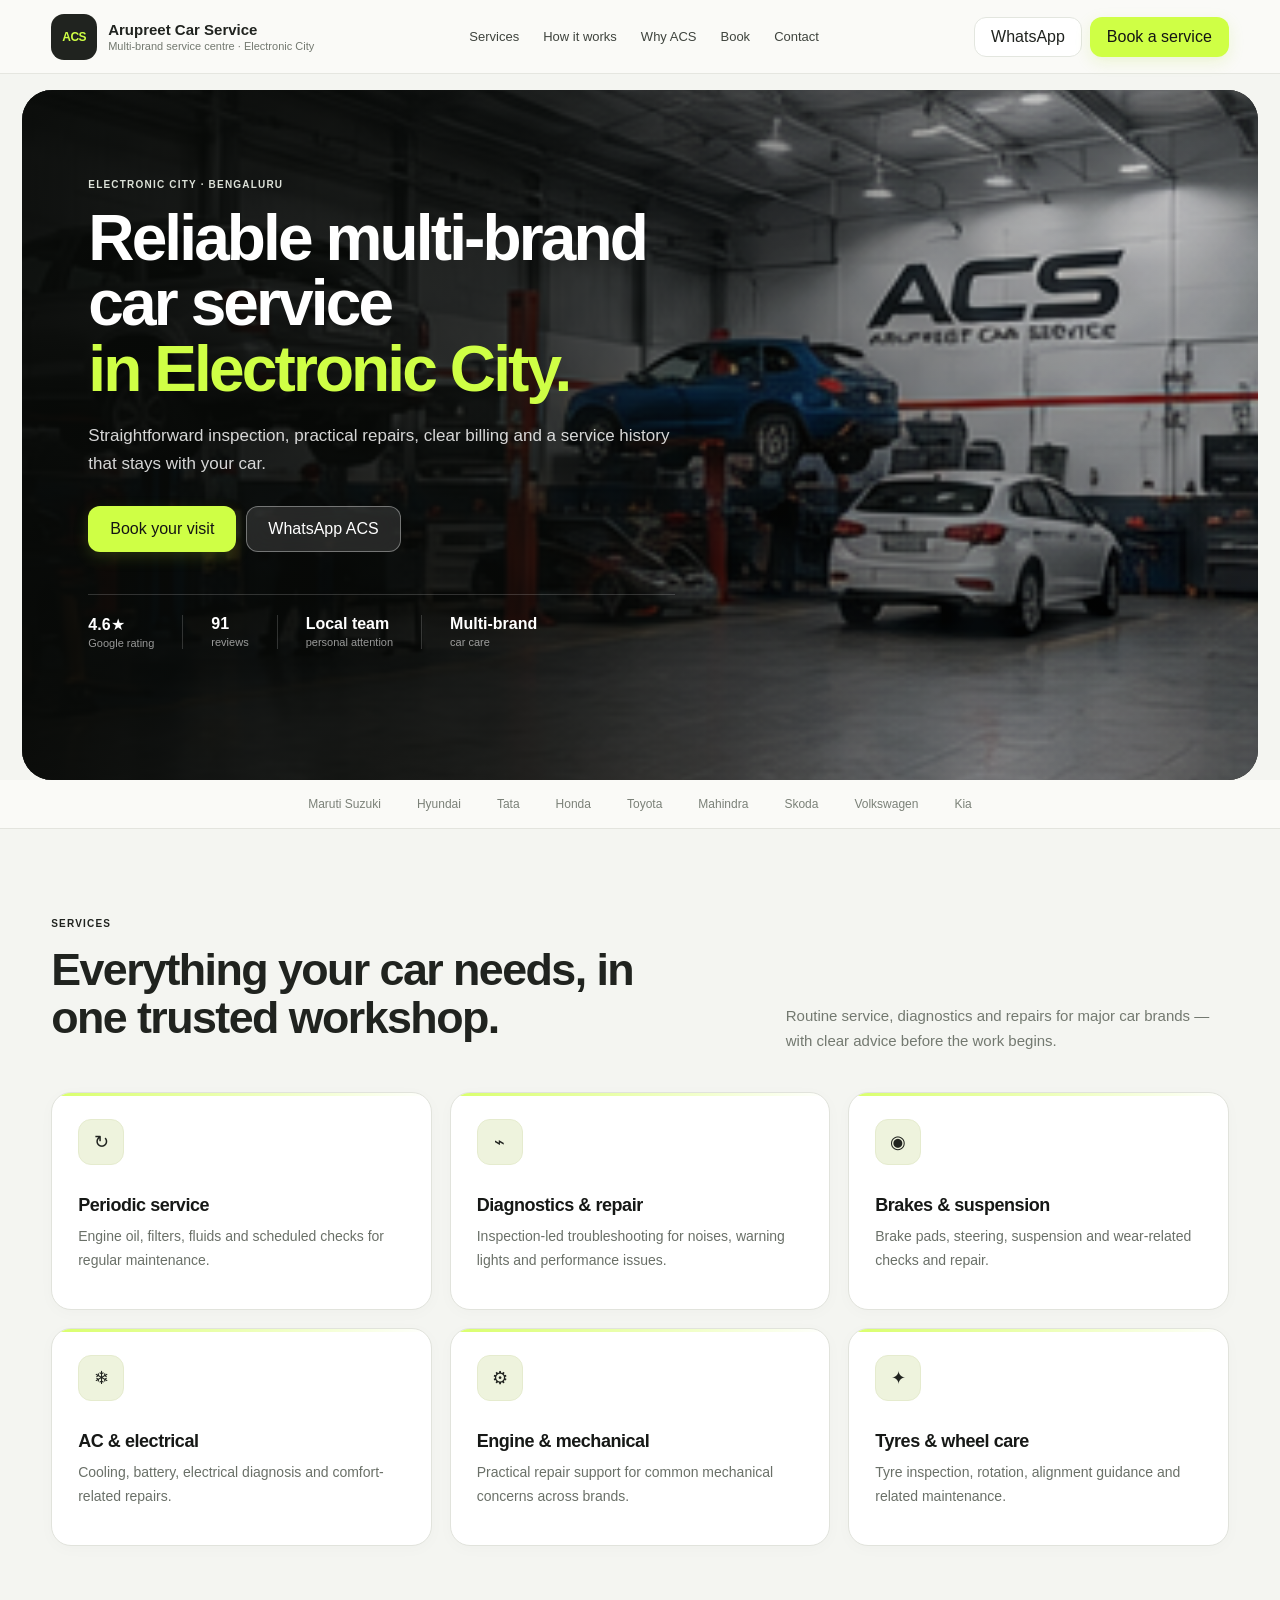
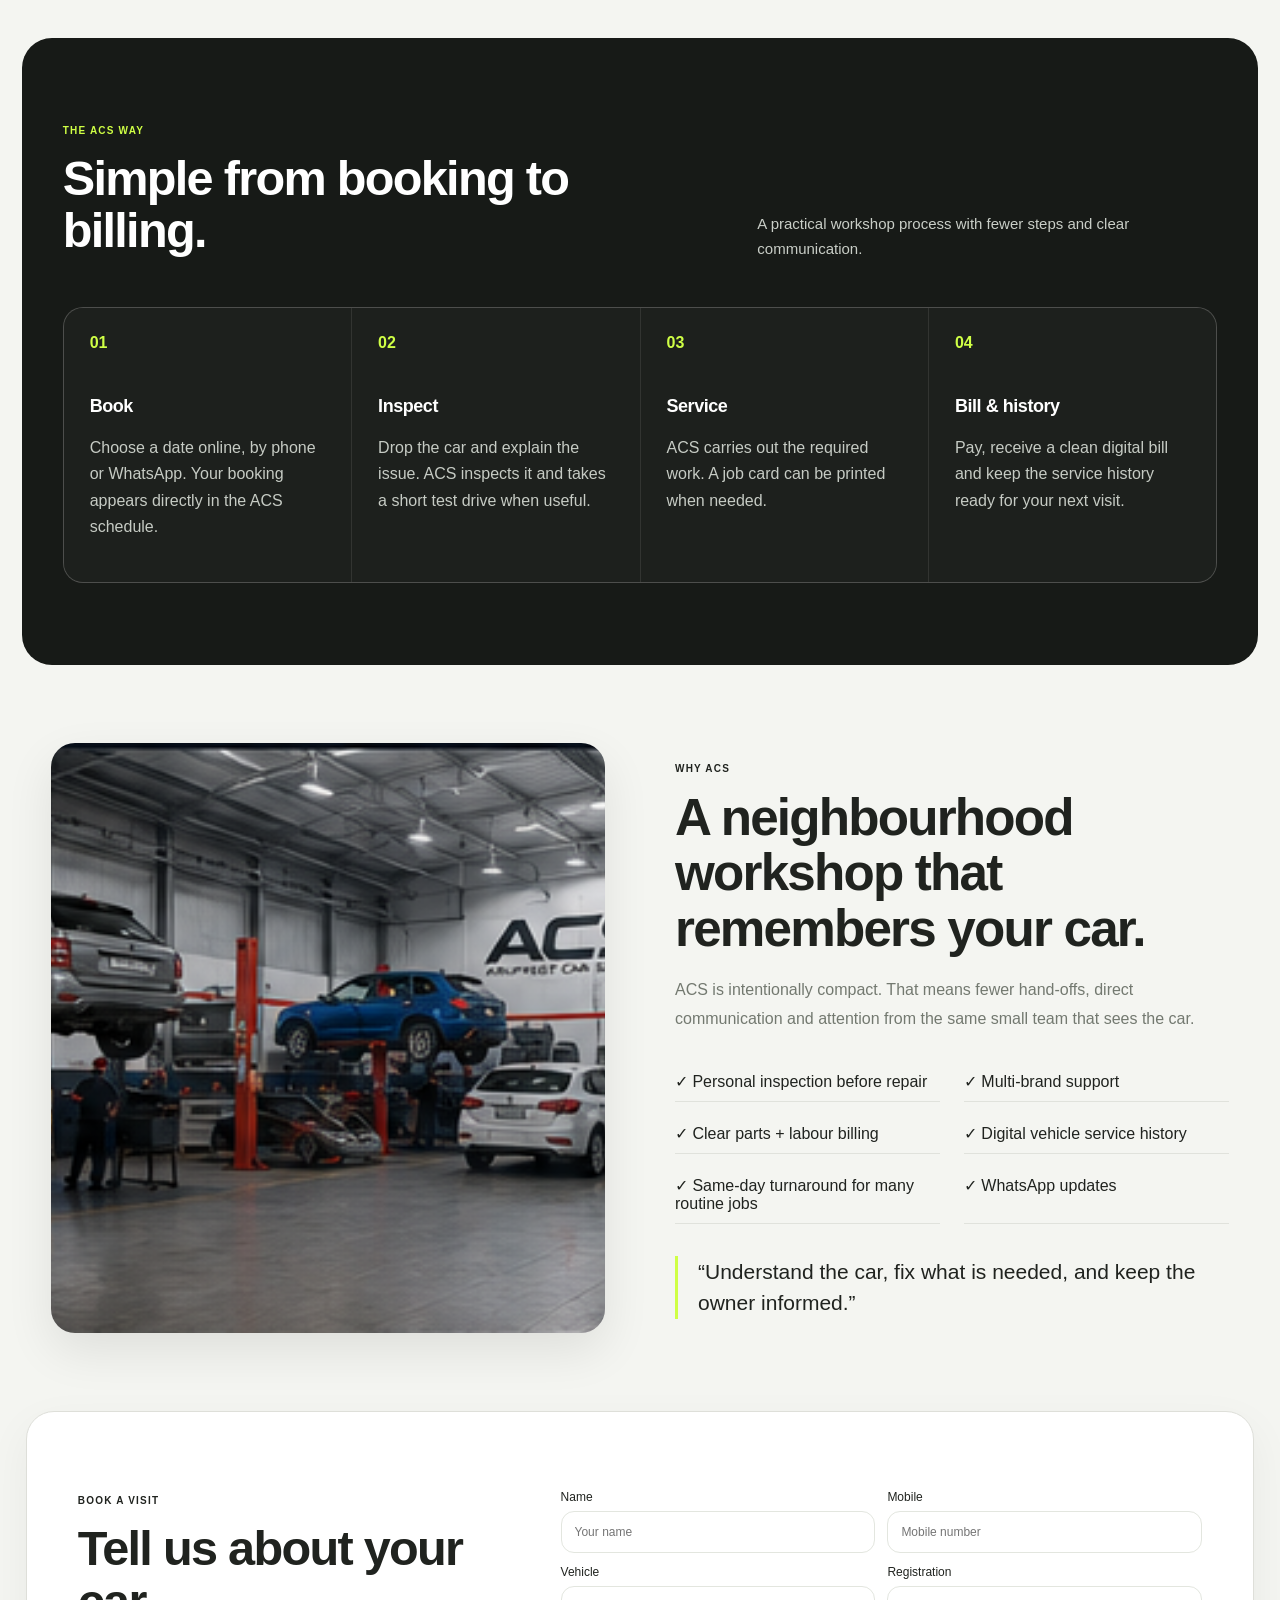
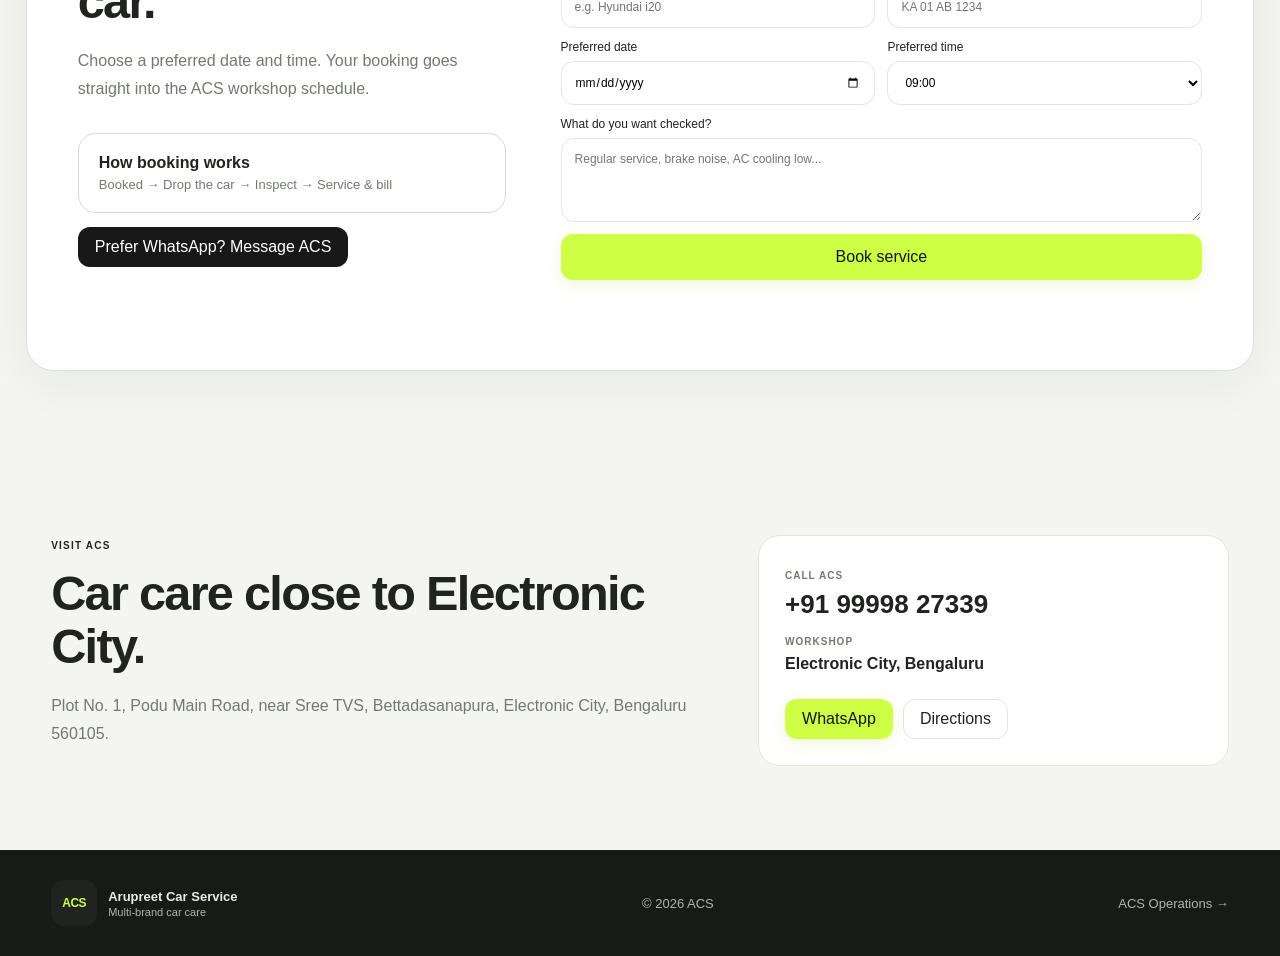
==== commit aeb7f05a: "site changes" ====
--- a/index.html
+++ b/index.html
@@ -1,9 +1,9 @@
 <!doctype html><html lang="en"><head><meta charset="utf-8"><meta name="viewport" content="width=device-width,initial-scale=1"><title>Arupreet Car Service (ACS) | Multi-brand Car Service in Electronic City</title><meta name="description" content="Personal, transparent multi-brand car service, diagnostics and repair in Electronic City, Bengaluru."><link rel="stylesheet" href="styles.css"></head>
 <body class="site-body"><header class="site-nav"><a class="brand" href="#top"><span class="brand-mark">ACS</span><span><b>Arupreet Car Service</b><small>Multi-brand service centre · Electronic City</small></span></a><nav><a href="#services">Services</a><a href="#process">How it works</a><a href="#why">Why ACS</a><a href="#booking">Book</a><a href="#contact">Contact</a></nav><div class="nav-actions"><a class="btn ghost" data-wa-link target="_blank" rel="noopener">WhatsApp</a><a class="btn primary" href="#booking">Book a service</a></div></header>
-<main id="top"><section class="hero-v2"><img class="hero-bg" src="assets/images/hero-garage.png" alt="Car being serviced in a workshop"><div class="hero-shade"></div><div class="hero-content"><span class="kicker light">Electronic City · Bengaluru</span><h1>Good service starts with <em>understanding the car.</em></h1><p>Personal multi-brand maintenance, diagnostics and repairs with practical advice, transparent work and a service history that stays with your car.</p><div class="hero-actions"><a class="btn primary big" href="#booking">Book your visit</a><a class="btn glass big" data-wa-link target="_blank" rel="noopener">WhatsApp ACS</a></div><div class="hero-proof"><span><b>4.6★</b><small>Google rating</small></span><span><b>91</b><small>reviews</small></span><span><b>2 bays</b><small>personal attention</small></span><span><b>Multi-brand</b><small>car care</small></span></div></div></section>
+<main id="top"><section class="hero-v2"><img class="hero-bg" src="assets/images/workshop.png" alt="Car being serviced in a workshop"><div class="hero-shade"></div><div class="hero-content"><span class="kicker light">Electronic City · Bengaluru</span><h1>Reliable multi-brand car service <em>in Electronic City.</em></h1><p>Straightforward inspection, practical repairs, clear billing and a service history that stays with your car.</p><div class="hero-actions"><a class="btn primary big" href="#booking">Book your visit</a><a class="btn glass big" data-wa-link target="_blank" rel="noopener">WhatsApp ACS</a></div><div class="hero-proof"><span><b>4.6★</b><small>Google rating</small></span><span><b>91</b><small>reviews</small></span><span><b>Local team</b><small>personal attention</small></span><span><b>Multi-brand</b><small>car care</small></span></div></div></section>
 <section class="brand-strip"><span>Maruti Suzuki</span><span>Hyundai</span><span>Tata</span><span>Honda</span><span>Toyota</span><span>Mahindra</span><span>Skoda</span><span>Volkswagen</span><span>Kia</span></section>
-<section class="section services-section" id="services"><div class="section-head compact-head"><div><span class="kicker">Services</span><h2>Complete care for everyday driving.</h2></div><p>Routine maintenance, diagnostics and repairs for multiple car brands — handled with a practical inspection-first approach.</p></div><div class="cards service-cards"><article><span class="service-icon">↻</span><h3>Periodic service</h3><p>Engine oil, filters, fluids and scheduled checks for regular maintenance.</p></article><article><span class="service-icon">⌁</span><h3>Diagnostics & repair</h3><p>Inspection-led troubleshooting for noises, warning lights and performance issues.</p></article><article><span class="service-icon">◉</span><h3>Brakes & suspension</h3><p>Brake pads, steering, suspension and wear-related checks and repair.</p></article><article><span class="service-icon">❄</span><h3>AC & electrical</h3><p>Cooling, battery, electrical diagnosis and comfort-related repairs.</p></article><article><span class="service-icon">⚙</span><h3>Engine & mechanical</h3><p>Practical repair support for common mechanical concerns across brands.</p></article><article><span class="service-icon">✦</span><h3>Tyres & wheel care</h3><p>Tyre inspection, rotation, alignment guidance and related maintenance.</p></article></div></section>
-<section class="dark-band" id="process"><div class="section-head light"><div><span class="kicker light">The ACS way</span><h2>From “something feels wrong” to ready to drive.</h2></div><p>No dealership maze. A small workshop flow built around direct conversation and clear decisions.</p></div><div class="process-grid"><article><span>01</span><h3>Choose a day</h3><p>Book a day online, by phone or on WhatsApp. The booking appears directly in the ACS schedule.</p></article><article><span>02</span><h3>Drop & inspect</h3><p>Share what you noticed. ACS inspects the car and takes a short test drive where useful.</p></article><article><span>03</span><h3>Job card if needed</h3><p>After inspection, ACS can print a simple job card for the mechanic—or skip it and continue directly to billing.</p></article><article><span>04</span><h3>Collect with history</h3><p>Pay, receive a clean digital summary and keep the complete service history for next time.</p></article></div></section>
+<section class="section services-section" id="services"><div class="section-head compact-head"><div><span class="kicker">Services</span><h2>Everything your car needs, in one trusted workshop.</h2></div><p>Routine service, diagnostics and repairs for major car brands — with clear advice before the work begins.</p></div><div class="cards service-cards"><article><span class="service-icon">↻</span><h3>Periodic service</h3><p>Engine oil, filters, fluids and scheduled checks for regular maintenance.</p></article><article><span class="service-icon">⌁</span><h3>Diagnostics & repair</h3><p>Inspection-led troubleshooting for noises, warning lights and performance issues.</p></article><article><span class="service-icon">◉</span><h3>Brakes & suspension</h3><p>Brake pads, steering, suspension and wear-related checks and repair.</p></article><article><span class="service-icon">❄</span><h3>AC & electrical</h3><p>Cooling, battery, electrical diagnosis and comfort-related repairs.</p></article><article><span class="service-icon">⚙</span><h3>Engine & mechanical</h3><p>Practical repair support for common mechanical concerns across brands.</p></article><article><span class="service-icon">✦</span><h3>Tyres & wheel care</h3><p>Tyre inspection, rotation, alignment guidance and related maintenance.</p></article></div></section>
+<section class="dark-band" id="process"><div class="section-head light"><div><span class="kicker light">The ACS way</span><h2>Simple from booking to billing.</h2></div><p>A practical workshop process with fewer steps and clear communication.</p></div><div class="process-grid"><article><span>01</span><h3>Book</h3><p>Choose a date online, by phone or WhatsApp. Your booking appears directly in the ACS schedule.</p></article><article><span>02</span><h3>Inspect</h3><p>Drop the car and explain the issue. ACS inspects it and takes a short test drive when useful.</p></article><article><span>03</span><h3>Service</h3><p>ACS carries out the required work. A job card can be printed when needed.</p></article><article><span>04</span><h3>Bill & history</h3><p>Pay, receive a clean digital bill and keep the service history ready for your next visit.</p></article></div></section>
 <section class="section split" id="why"><div class="image-frame"><img src="assets/images/workshop.png" alt="Workshop service bay"></div><div class="copy-block"><span class="kicker">Why ACS</span><h2>A neighbourhood workshop that remembers your car.</h2><p>ACS is intentionally compact. That means fewer hand-offs, direct communication and attention from the same small team that sees the car.</p><div class="feature-list"><span>✓ Personal inspection before repair</span><span>✓ Multi-brand support</span><span>✓ Clear parts + labour billing</span><span>✓ Digital vehicle service history</span><span>✓ Same-day turnaround for many routine jobs</span><span>✓ WhatsApp updates</span></div><blockquote>“Understand the car, fix what is needed, and keep the owner informed.”</blockquote></div></section>
 <section class="section booking-shell" id="booking"><div class="booking-intro"><span class="kicker">Book a visit</span><h2>Tell us about your car.</h2><p>Choose a preferred date and time. Your booking goes straight into the ACS workshop schedule.</p><div class="capacity-note"><b>How booking works</b><span>Booked → Drop the car → Inspect → Service & bill</span></div><a class="btn dark" style="margin-top:14px" data-wa-link target="_blank" rel="noopener">Prefer WhatsApp? Message ACS</a></div><form class="booking-form" id="bookingForm"><label>Name<input required name="name" placeholder="Your name"></label><label>Mobile<input required name="phone" placeholder="Mobile number"></label><label>Vehicle<input required name="vehicle" placeholder="e.g. Hyundai i20"></label><label>Registration<input name="registration" placeholder="KA 01 AB 1234"></label><label>Preferred date<input required type="date" name="date"></label><label>Preferred time<select name="time"><option>09:00</option><option>10:00</option><option>11:00</option><option>14:00</option></select></label><label class="wide">What do you want checked?<textarea name="issue" rows="4" placeholder="Regular service, brake noise, AC cooling low..."></textarea></label><button class="btn primary big wide" type="submit">Book service</button><p class="form-msg wide" id="bookingMsg"></p></form></section>
 <section class="section contact-grid" id="contact"><div><span class="kicker">Visit ACS</span><h2>Car care close to Electronic City.</h2><p>Plot No. 1, Podu Main Road, near Sree TVS, Bettadasanapura, Electronic City, Bengaluru 560105.</p></div><div class="contact-card"><span>Call ACS</span><a href="tel:+919999827339">+91 99998 27339</a><span>Workshop</span><b>Electronic City, Bengaluru</b><div><a class="btn primary" data-wa-link target="_blank" rel="noopener">WhatsApp</a><a class="btn ghost" target="_blank" rel="noopener" href="https://www.google.com/maps/search/?api=1&query=Arupreet+Car+Service+Electronic+City">Directions</a></div></div></section></main>
--- a/styles.css
+++ b/styles.css
@@ -236,3 +236,47 @@
 @media (max-width: 650px) {
   .app-top h1 { font-weight: 600; }
 }
+
+
+/* =========================================================
+   v0.3.7 — PUBLIC WEBSITE POLISH + RESILIENT LOADING
+   ========================================================= */
+.site-body{background:#f4f5f1}
+.site-nav{height:74px;background:rgba(250,250,247,.96);border-bottom:1px solid #e5e6e0}
+.site-nav .brand b{font-size:15px}.site-nav .brand small{font-size:11px}
+.site-nav nav a{color:#3f443e;transition:color .15s ease}.site-nav nav a:hover{color:#111}
+.hero-v2{height:min(690px,78vh);min-height:560px;margin:16px 1.7vw 0;border-radius:30px;background:#111}
+.hero-bg{filter:saturate(.88) contrast(1.03);object-position:center}
+.hero-shade{background:linear-gradient(90deg,rgba(8,10,8,.94) 0%,rgba(8,10,8,.79) 38%,rgba(8,10,8,.33) 67%,rgba(8,10,8,.12) 100%)}
+.hero-content{padding:84px 5.2vw;max-width:720px}
+.hero-content .kicker{color:#dce1d8}
+.hero-content h1{color:#fff!important;font-size:clamp(44px,5vw,72px);line-height:1.02;max-width:690px;margin:14px 0 20px}
+.hero-content h1 em{display:block;color:var(--accent);font-style:normal;font-weight:600}
+.hero-content>p{color:rgba(255,255,255,.83);max-width:620px;font-size:17px;line-height:1.65}
+.hero-actions{display:flex;gap:10px;flex-wrap:wrap;margin-top:28px}
+.hero-proof{display:flex;gap:0;margin-top:42px;border-top:1px solid rgba(255,255,255,.17);max-width:690px;padding-top:20px}
+.hero-proof span{padding-right:28px;margin-right:28px;border-right:1px solid rgba(255,255,255,.17)}
+.hero-proof span:last-child{border-right:0}.hero-proof b{display:block;color:#fff;font-size:16px}.hero-proof small{color:rgba(255,255,255,.58);font-size:11px;margin-top:3px}
+.brand-strip{background:#fafaf7;border-bottom:1px solid #e3e4de;justify-content:center;flex-wrap:wrap;padding:17px 4vw;font-size:12px}
+.services-section{background:#f4f5f1;padding-top:84px;padding-bottom:92px}
+.compact-head{display:grid;grid-template-columns:1.2fr .8fr;gap:70px;align-items:end}.compact-head>p{max-width:520px;margin:0 0 8px}
+.service-cards{grid-template-columns:repeat(3,1fr);gap:18px}
+.service-cards article{position:relative;background:#fff;border:1px solid #e1e3dc;min-height:218px;padding:26px;border-radius:20px;overflow:hidden;transition:transform .18s ease,box-shadow .18s ease,border-color .18s ease}
+.service-cards article:before{content:"";position:absolute;left:0;top:0;right:0;height:3px;background:linear-gradient(90deg,var(--accent),transparent);opacity:.8}
+.service-cards article:hover{transform:translateY(-3px);box-shadow:0 16px 38px rgba(24,31,24,.07);border-color:#d5d8ce}
+.service-icon{display:grid;place-items:center;width:46px;height:46px;background:#eef3dd;border:1px solid #e5ebce;color:#20231f;font-size:18px}
+.service-cards h3{font-size:18px;margin:30px 0 9px;color:#161816}.service-cards p{color:#6a7068;font-size:14px;line-height:1.7;margin:0}
+.dark-band{background:#171a17;color:#fff;margin:0 1.7vw;border-radius:30px;padding:82px 3.2vw}
+.dark-band .section-head h2,.dark-band h2{color:#fff!important}.dark-band .section-head>p{color:#c9cec7}.dark-band .kicker{color:var(--accent)}
+.process-grid{border:1px solid rgba(255,255,255,.13);border-radius:20px;overflow:hidden}
+.process-grid article{background:#1d201d;border-color:rgba(255,255,255,.1);min-height:220px;padding:26px}.process-grid article>span{color:var(--accent)}.process-grid h3{color:#fff!important;margin-top:44px;font-size:18px}.process-grid p{color:#c6cbc4;line-height:1.65}
+.split{gap:70px;align-items:center}.image-frame{border-radius:24px;overflow:hidden;box-shadow:0 18px 48px rgba(0,0,0,.09)}.image-frame img{width:100%;height:100%;min-height:460px;object-fit:cover}
+.copy-block h2{font-size:clamp(38px,4vw,58px)}.feature-list{display:grid;grid-template-columns:1fr 1fr;gap:12px 24px}.feature-list span{padding:10px 0;border-bottom:1px solid #e0e2dc}
+.booking-shell{background:#fff;border:1px solid #dedfd9;box-shadow:0 15px 45px rgba(25,32,25,.05)}
+.contact-grid{padding-top:84px;padding-bottom:84px}
+footer{background:#171a17;color:#e7ebe4;border-top:0;padding:30px 4vw}footer .brand small,footer>a,footer>span{color:#aeb5ac}
+
+.loading-panel,.load-error{text-align:center;padding:72px 28px!important}.loading-panel h3,.load-error h3{margin:12px 0 6px}.loading-panel p,.load-error p{color:var(--muted);max-width:540px;margin:0 auto 18px;line-height:1.6}.loading-spinner{width:32px;height:32px;border-radius:50%;border:3px solid #e5e8e0;border-top-color:#20231f;margin:0 auto 14px;animation:acsSpin .75s linear infinite}.error-actions{display:flex;gap:10px;justify-content:center;margin-top:20px}
+
+@media(max-width:900px){.compact-head{grid-template-columns:1fr;gap:18px}.service-cards{grid-template-columns:repeat(2,1fr)}.hero-proof{flex-wrap:wrap;gap:14px}.hero-proof span{border-right:0;padding-right:12px;margin-right:12px}.feature-list{grid-template-columns:1fr}.site-nav nav{display:none}}
+@media(max-width:650px){.hero-v2{min-height:620px;height:auto}.hero-content{padding:62px 7vw}.hero-content h1{font-size:43px}.hero-proof{display:grid;grid-template-columns:1fr 1fr}.service-cards{grid-template-columns:1fr}.dark-band{padding:58px 5vw}.process-grid{grid-template-columns:1fr}.process-grid article{min-height:auto}.process-grid h3{margin-top:28px}.split{gap:34px}.image-frame img{min-height:300px}}
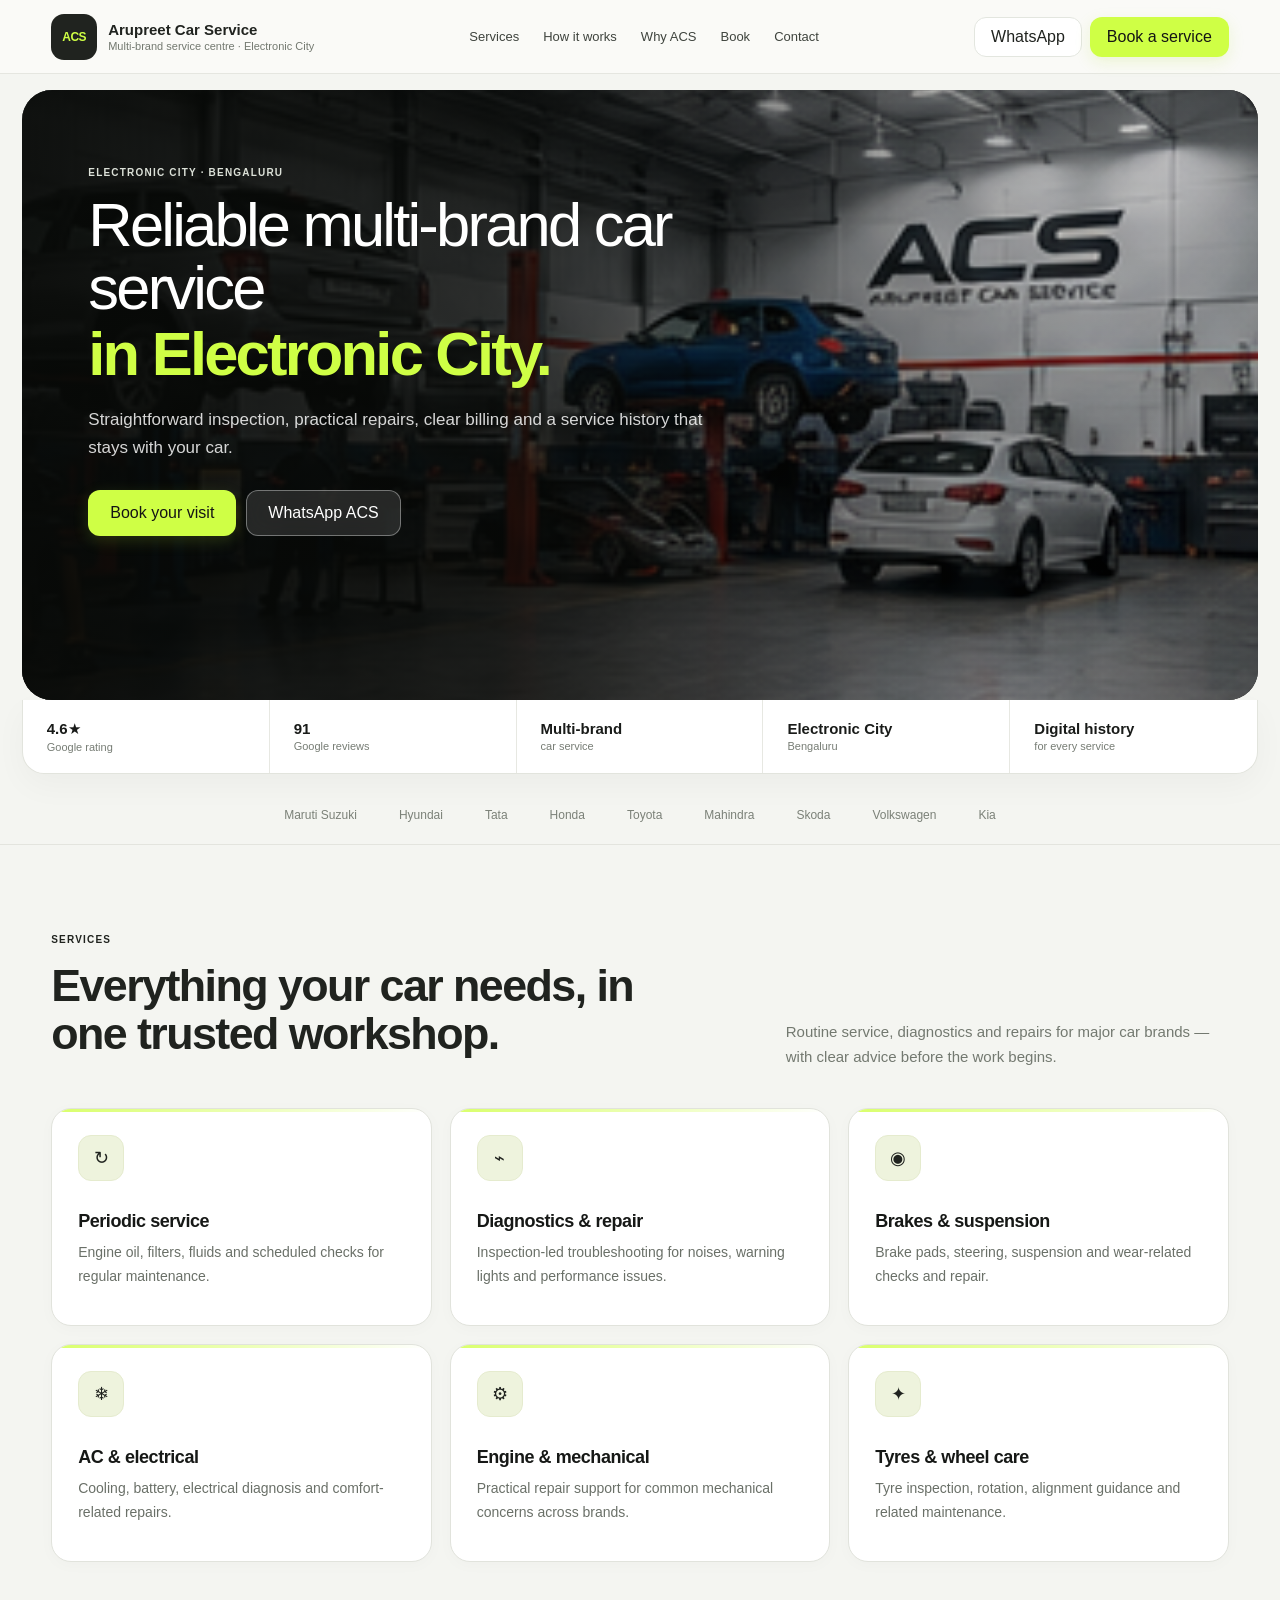
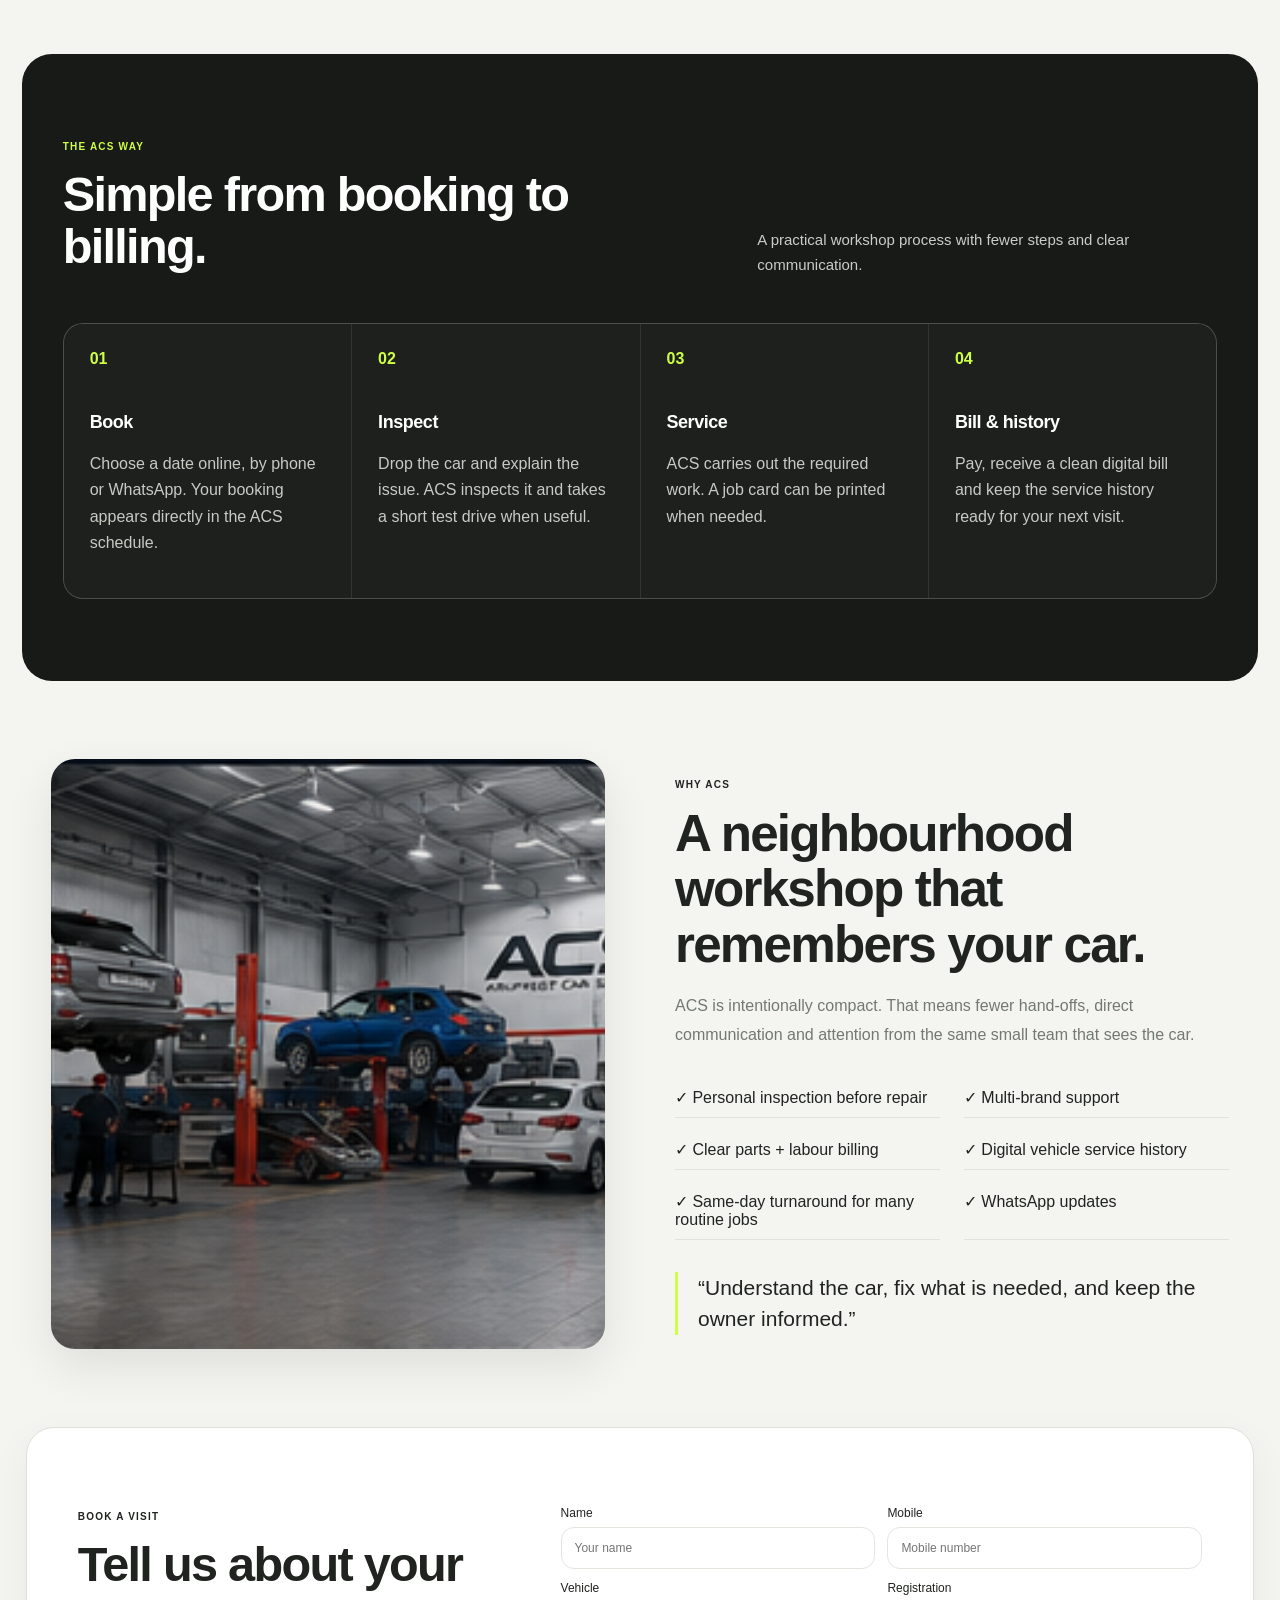
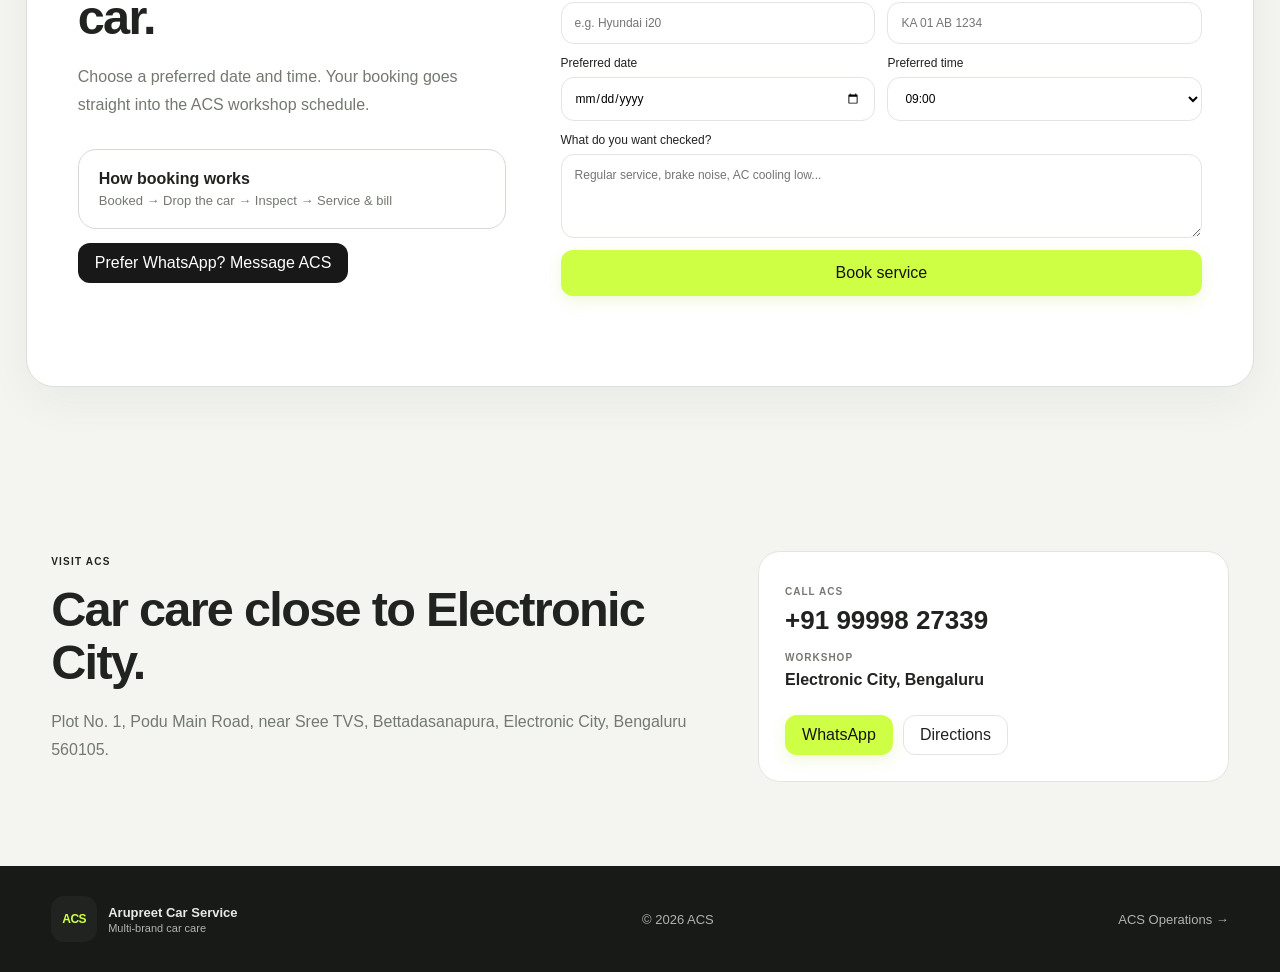
==== commit 29a2e0ca: "website correction" ====
--- a/index.html
+++ b/index.html
@@ -1,6 +1,7 @@
 <!doctype html><html lang="en"><head><meta charset="utf-8"><meta name="viewport" content="width=device-width,initial-scale=1"><title>Arupreet Car Service (ACS) | Multi-brand Car Service in Electronic City</title><meta name="description" content="Personal, transparent multi-brand car service, diagnostics and repair in Electronic City, Bengaluru."><link rel="stylesheet" href="styles.css"></head>
 <body class="site-body"><header class="site-nav"><a class="brand" href="#top"><span class="brand-mark">ACS</span><span><b>Arupreet Car Service</b><small>Multi-brand service centre · Electronic City</small></span></a><nav><a href="#services">Services</a><a href="#process">How it works</a><a href="#why">Why ACS</a><a href="#booking">Book</a><a href="#contact">Contact</a></nav><div class="nav-actions"><a class="btn ghost" data-wa-link target="_blank" rel="noopener">WhatsApp</a><a class="btn primary" href="#booking">Book a service</a></div></header>
-<main id="top"><section class="hero-v2"><img class="hero-bg" src="assets/images/workshop.png" alt="Car being serviced in a workshop"><div class="hero-shade"></div><div class="hero-content"><span class="kicker light">Electronic City · Bengaluru</span><h1>Reliable multi-brand car service <em>in Electronic City.</em></h1><p>Straightforward inspection, practical repairs, clear billing and a service history that stays with your car.</p><div class="hero-actions"><a class="btn primary big" href="#booking">Book your visit</a><a class="btn glass big" data-wa-link target="_blank" rel="noopener">WhatsApp ACS</a></div><div class="hero-proof"><span><b>4.6★</b><small>Google rating</small></span><span><b>91</b><small>reviews</small></span><span><b>Local team</b><small>personal attention</small></span><span><b>Multi-brand</b><small>car care</small></span></div></div></section>
+<main id="top"><section class="hero-v2"><img class="hero-bg" src="assets/images/workshop.png" alt="Car being serviced in a workshop"><div class="hero-shade"></div><div class="hero-content"><span class="kicker light">Electronic City · Bengaluru</span><h1><span>Reliable multi-brand car service</span><em>in Electronic City.</em></h1><p>Straightforward inspection, practical repairs, clear billing and a service history that stays with your car.</p><div class="hero-actions"><a class="btn primary big" href="#booking">Book your visit</a><a class="btn glass big" data-wa-link target="_blank" rel="noopener">WhatsApp ACS</a></div></div></section>
+<section class="trust-strip" aria-label="ACS trust highlights"><span><b>4.6★</b><small>Google rating</small></span><span><b>91</b><small>Google reviews</small></span><span><b>Multi-brand</b><small>car service</small></span><span><b>Electronic City</b><small>Bengaluru</small></span><span><b>Digital history</b><small>for every service</small></span></section>
 <section class="brand-strip"><span>Maruti Suzuki</span><span>Hyundai</span><span>Tata</span><span>Honda</span><span>Toyota</span><span>Mahindra</span><span>Skoda</span><span>Volkswagen</span><span>Kia</span></section>
 <section class="section services-section" id="services"><div class="section-head compact-head"><div><span class="kicker">Services</span><h2>Everything your car needs, in one trusted workshop.</h2></div><p>Routine service, diagnostics and repairs for major car brands — with clear advice before the work begins.</p></div><div class="cards service-cards"><article><span class="service-icon">↻</span><h3>Periodic service</h3><p>Engine oil, filters, fluids and scheduled checks for regular maintenance.</p></article><article><span class="service-icon">⌁</span><h3>Diagnostics & repair</h3><p>Inspection-led troubleshooting for noises, warning lights and performance issues.</p></article><article><span class="service-icon">◉</span><h3>Brakes & suspension</h3><p>Brake pads, steering, suspension and wear-related checks and repair.</p></article><article><span class="service-icon">❄</span><h3>AC & electrical</h3><p>Cooling, battery, electrical diagnosis and comfort-related repairs.</p></article><article><span class="service-icon">⚙</span><h3>Engine & mechanical</h3><p>Practical repair support for common mechanical concerns across brands.</p></article><article><span class="service-icon">✦</span><h3>Tyres & wheel care</h3><p>Tyre inspection, rotation, alignment guidance and related maintenance.</p></article></div></section>
 <section class="dark-band" id="process"><div class="section-head light"><div><span class="kicker light">The ACS way</span><h2>Simple from booking to billing.</h2></div><p>A practical workshop process with fewer steps and clear communication.</p></div><div class="process-grid"><article><span>01</span><h3>Book</h3><p>Choose a date online, by phone or WhatsApp. Your booking appears directly in the ACS schedule.</p></article><article><span>02</span><h3>Inspect</h3><p>Drop the car and explain the issue. ACS inspects it and takes a short test drive when useful.</p></article><article><span>03</span><h3>Service</h3><p>ACS carries out the required work. A job card can be printed when needed.</p></article><article><span>04</span><h3>Bill & history</h3><p>Pay, receive a clean digital bill and keep the service history ready for your next visit.</p></article></div></section>
--- a/styles.css
+++ b/styles.css
@@ -280,3 +280,22 @@
 
 @media(max-width:900px){.compact-head{grid-template-columns:1fr;gap:18px}.service-cards{grid-template-columns:repeat(2,1fr)}.hero-proof{flex-wrap:wrap;gap:14px}.hero-proof span{border-right:0;padding-right:12px;margin-right:12px}.feature-list{grid-template-columns:1fr}.site-nav nav{display:none}}
 @media(max-width:650px){.hero-v2{min-height:620px;height:auto}.hero-content{padding:62px 7vw}.hero-content h1{font-size:43px}.hero-proof{display:grid;grid-template-columns:1fr 1fr}.service-cards{grid-template-columns:1fr}.dark-band{padding:58px 5vw}.process-grid{grid-template-columns:1fr}.process-grid article{min-height:auto}.process-grid h3{margin-top:28px}.split{gap:34px}.image-frame img{min-height:300px}}
+
+
+/* =========================================================
+   v0.3.8 — HERO + TRUST STRIP CLEANUP
+   ========================================================= */
+.hero-v2{height:min(610px,72vh);min-height:520px;margin-bottom:0}
+.hero-content{padding:72px 5.2vw;max-width:760px}
+.hero-content h1{max-width:760px;font-size:clamp(42px,4.8vw,68px);line-height:1.02}
+.hero-content h1 span{display:block;color:#fff}
+.hero-content h1 em{display:block;color:var(--accent);margin-top:4px}
+.hero-proof{display:none!important}
+.trust-strip{display:grid;grid-template-columns:repeat(5,minmax(0,1fr));gap:0;margin:0 1.7vw;background:#fff;border:1px solid #e2e4dd;border-top:0;border-radius:0 0 22px 22px;box-shadow:0 12px 32px rgba(25,32,25,.035);overflow:hidden}
+.trust-strip span{display:flex;flex-direction:column;gap:3px;padding:20px 24px;border-right:1px solid #e7e8e2}
+.trust-strip span:last-child{border-right:0}
+.trust-strip b{font-size:15px;font-weight:600;color:#191b19}
+.trust-strip small{font-size:11px;color:#777d75}
+.brand-strip{margin-top:14px;padding:20px 4vw 22px;gap:42px;background:transparent;border-bottom:1px solid #e3e4de}
+@media(max-width:900px){.hero-v2{height:auto;min-height:560px}.trust-strip{grid-template-columns:repeat(3,1fr)}.trust-strip span:nth-child(3){border-right:0}.trust-strip span:nth-child(n+4){border-top:1px solid #e7e8e2}}
+@media(max-width:650px){.hero-v2{min-height:560px}.hero-content{padding:56px 7vw 60px}.hero-content h1{font-size:40px}.trust-strip{grid-template-columns:1fr 1fr;margin:0 10px;border-radius:0 0 18px 18px}.trust-strip span{padding:16px 18px}.trust-strip span:nth-child(odd){border-right:1px solid #e7e8e2}.trust-strip span:nth-child(even){border-right:0}.trust-strip span:nth-child(n+3){border-top:1px solid #e7e8e2}.trust-strip span:last-child{grid-column:1/-1}.brand-strip{margin-top:10px;justify-content:flex-start;flex-wrap:nowrap;overflow-x:auto;padding:16px 18px 18px;gap:30px}}
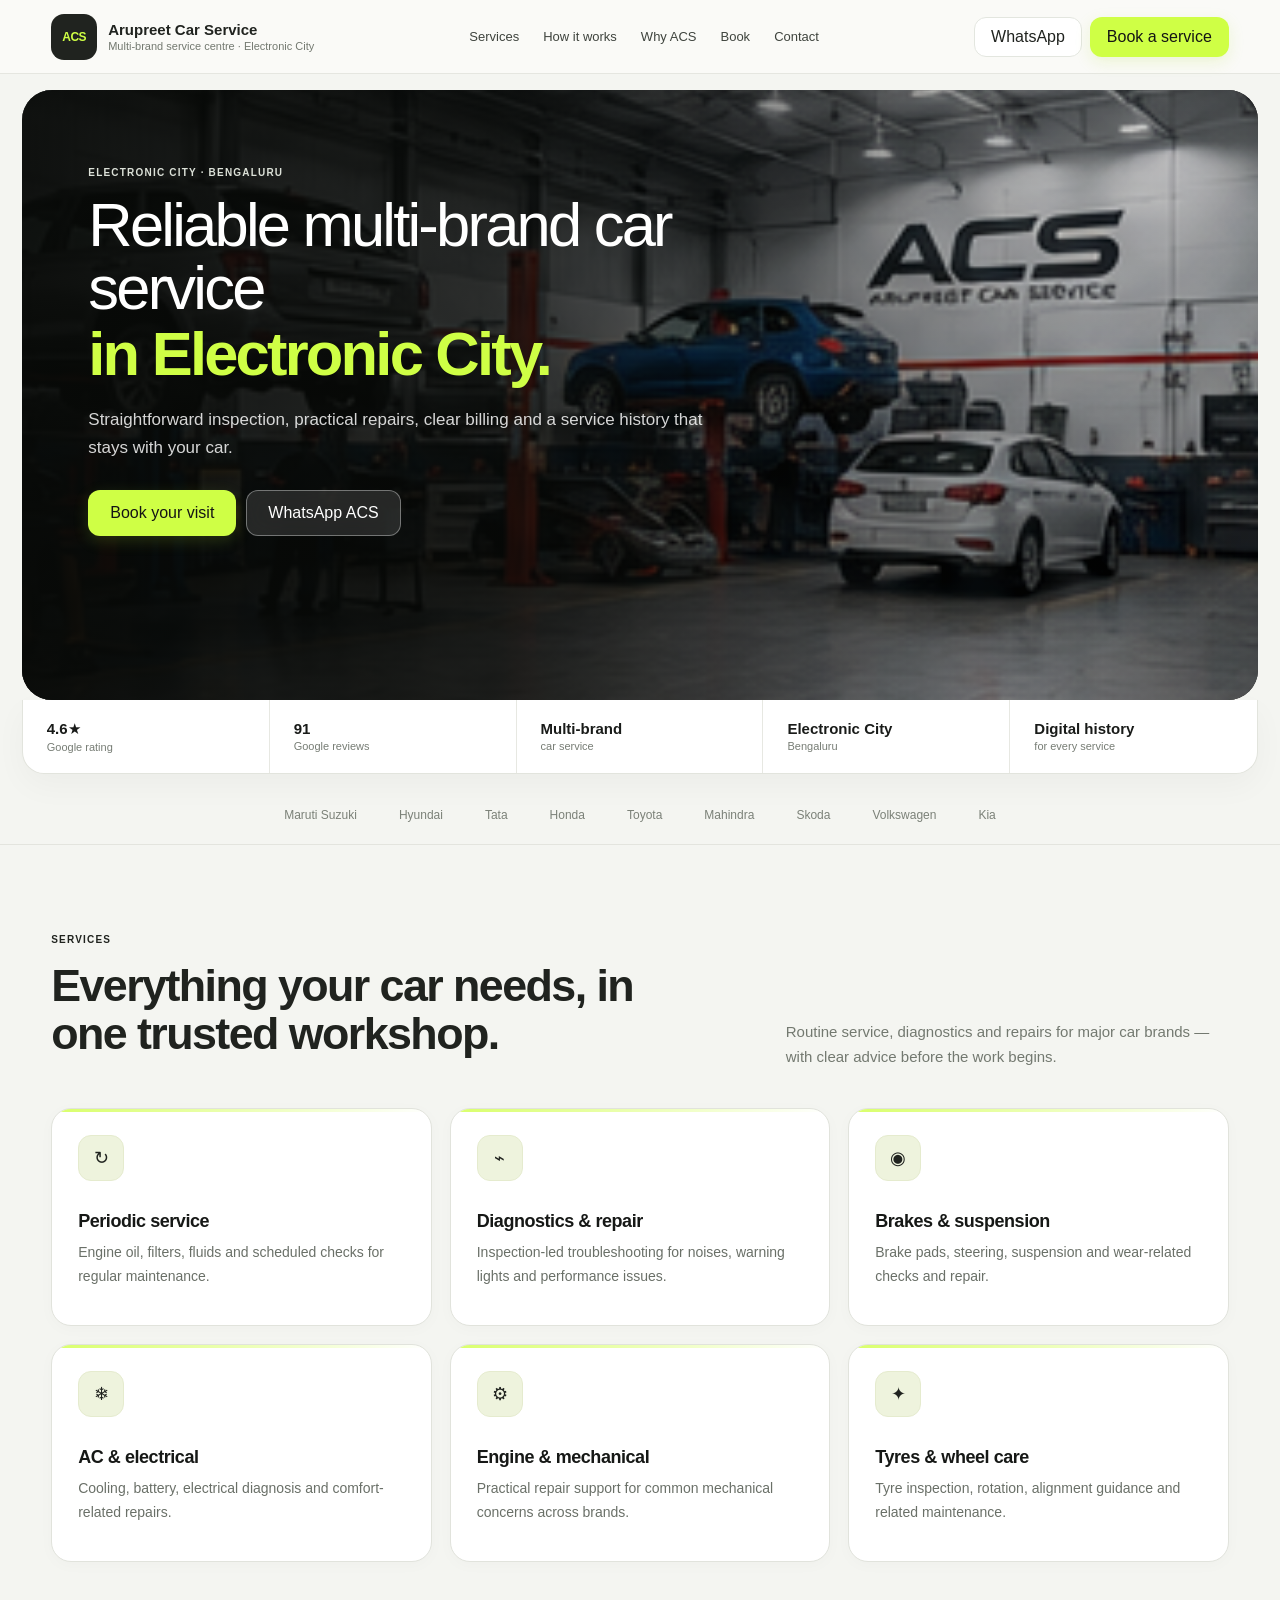
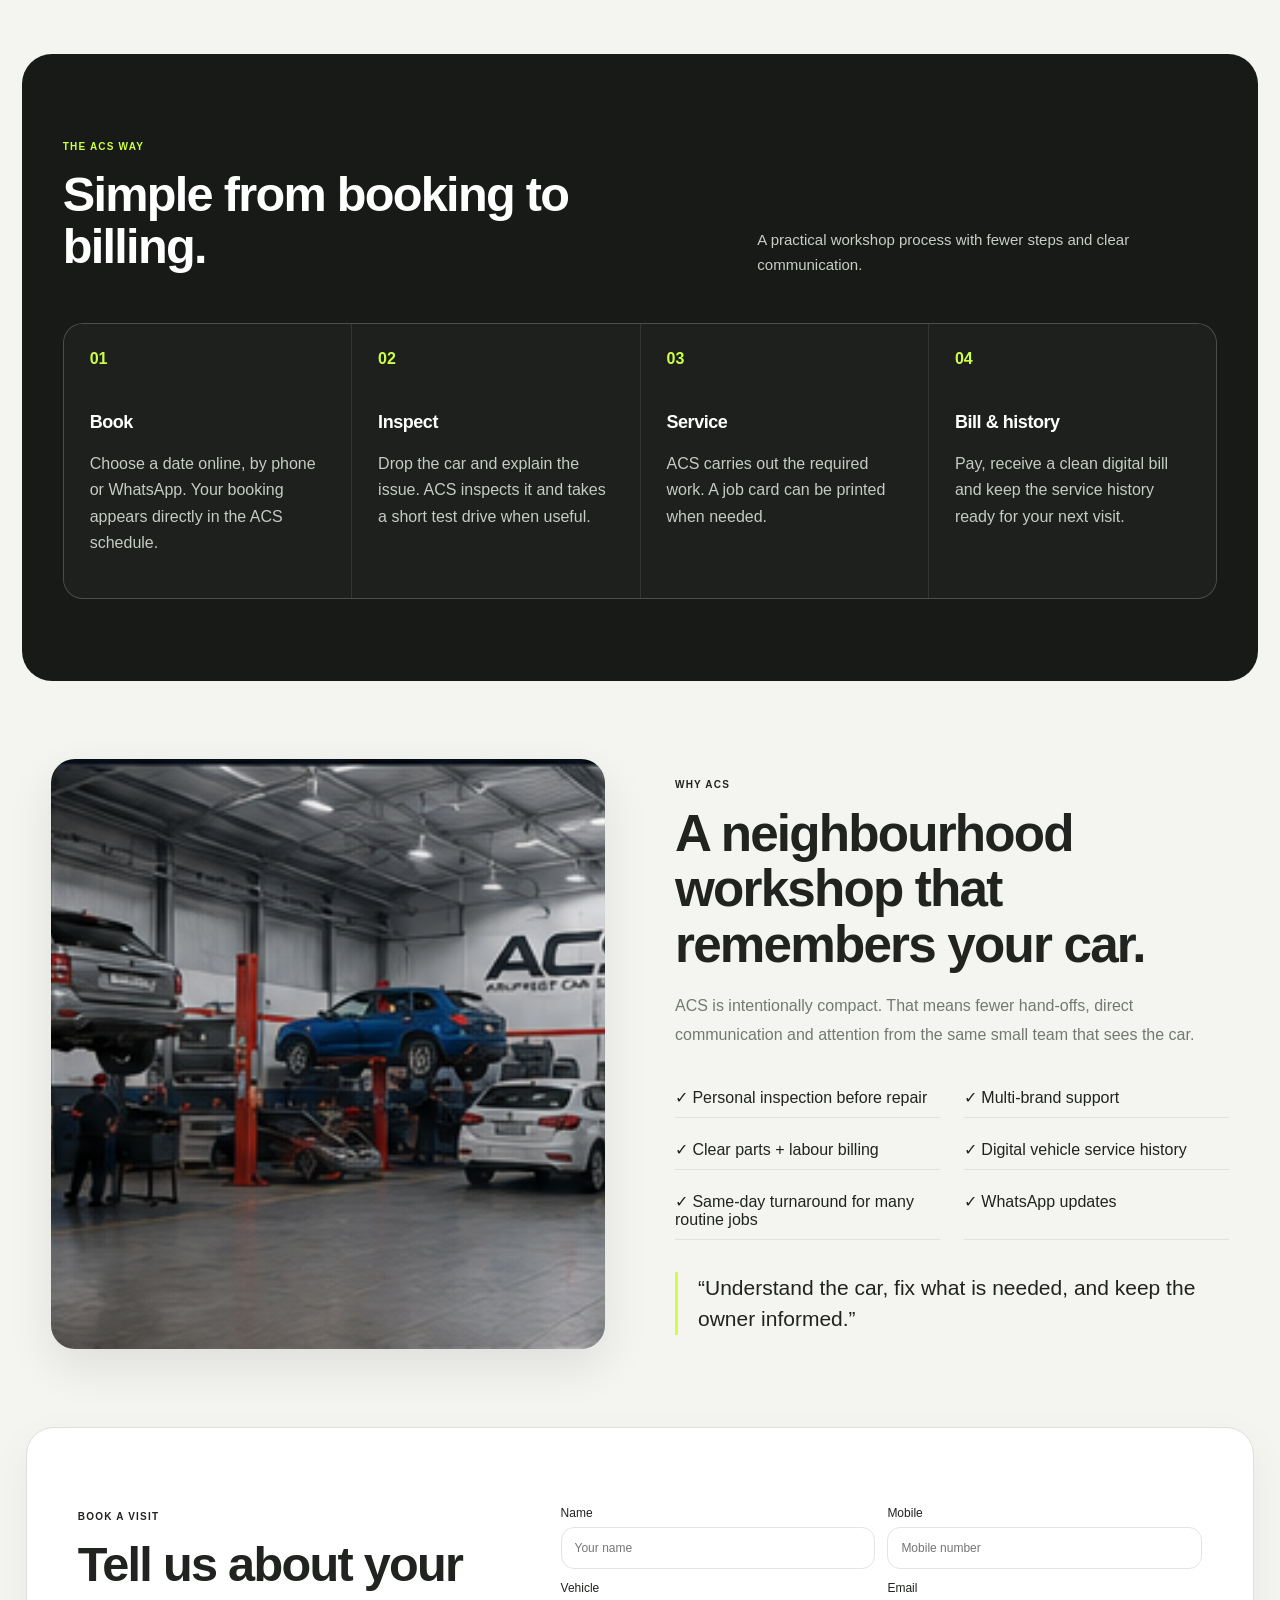
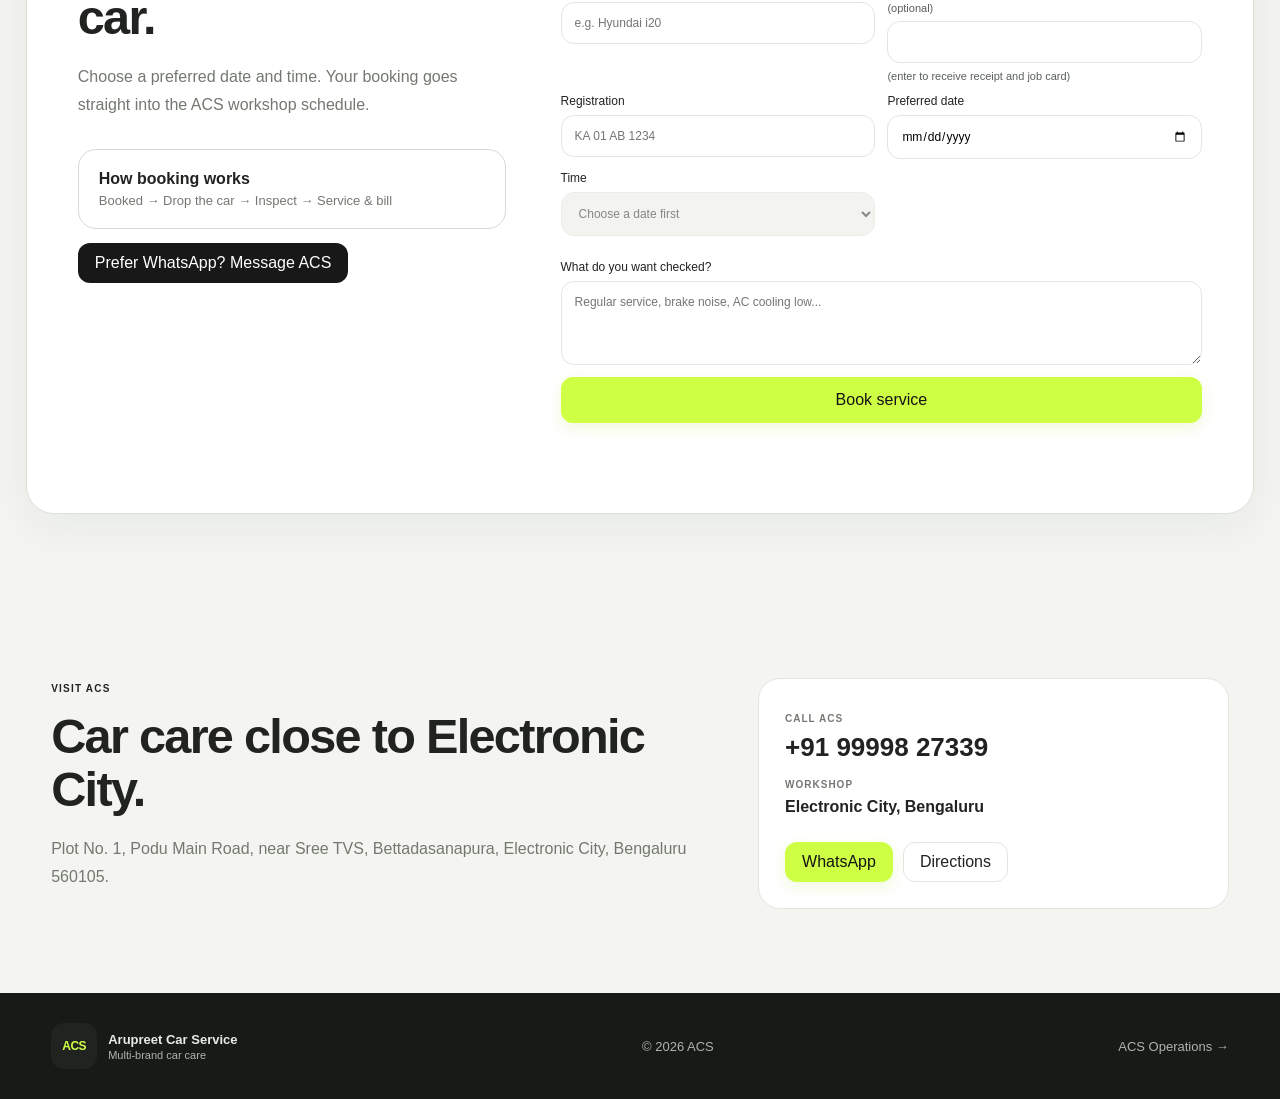
==== commit e81fb466: "Release ACS v0.4.0 booking slots, cancellation and billing workflow" ====
--- a/index.html
+++ b/index.html
@@ -6,7 +6,7 @@
 <section class="section services-section" id="services"><div class="section-head compact-head"><div><span class="kicker">Services</span><h2>Everything your car needs, in one trusted workshop.</h2></div><p>Routine service, diagnostics and repairs for major car brands — with clear advice before the work begins.</p></div><div class="cards service-cards"><article><span class="service-icon">↻</span><h3>Periodic service</h3><p>Engine oil, filters, fluids and scheduled checks for regular maintenance.</p></article><article><span class="service-icon">⌁</span><h3>Diagnostics & repair</h3><p>Inspection-led troubleshooting for noises, warning lights and performance issues.</p></article><article><span class="service-icon">◉</span><h3>Brakes & suspension</h3><p>Brake pads, steering, suspension and wear-related checks and repair.</p></article><article><span class="service-icon">❄</span><h3>AC & electrical</h3><p>Cooling, battery, electrical diagnosis and comfort-related repairs.</p></article><article><span class="service-icon">⚙</span><h3>Engine & mechanical</h3><p>Practical repair support for common mechanical concerns across brands.</p></article><article><span class="service-icon">✦</span><h3>Tyres & wheel care</h3><p>Tyre inspection, rotation, alignment guidance and related maintenance.</p></article></div></section>
 <section class="dark-band" id="process"><div class="section-head light"><div><span class="kicker light">The ACS way</span><h2>Simple from booking to billing.</h2></div><p>A practical workshop process with fewer steps and clear communication.</p></div><div class="process-grid"><article><span>01</span><h3>Book</h3><p>Choose a date online, by phone or WhatsApp. Your booking appears directly in the ACS schedule.</p></article><article><span>02</span><h3>Inspect</h3><p>Drop the car and explain the issue. ACS inspects it and takes a short test drive when useful.</p></article><article><span>03</span><h3>Service</h3><p>ACS carries out the required work. A job card can be printed when needed.</p></article><article><span>04</span><h3>Bill & history</h3><p>Pay, receive a clean digital bill and keep the service history ready for your next visit.</p></article></div></section>
 <section class="section split" id="why"><div class="image-frame"><img src="assets/images/workshop.png" alt="Workshop service bay"></div><div class="copy-block"><span class="kicker">Why ACS</span><h2>A neighbourhood workshop that remembers your car.</h2><p>ACS is intentionally compact. That means fewer hand-offs, direct communication and attention from the same small team that sees the car.</p><div class="feature-list"><span>✓ Personal inspection before repair</span><span>✓ Multi-brand support</span><span>✓ Clear parts + labour billing</span><span>✓ Digital vehicle service history</span><span>✓ Same-day turnaround for many routine jobs</span><span>✓ WhatsApp updates</span></div><blockquote>“Understand the car, fix what is needed, and keep the owner informed.”</blockquote></div></section>
-<section class="section booking-shell" id="booking"><div class="booking-intro"><span class="kicker">Book a visit</span><h2>Tell us about your car.</h2><p>Choose a preferred date and time. Your booking goes straight into the ACS workshop schedule.</p><div class="capacity-note"><b>How booking works</b><span>Booked → Drop the car → Inspect → Service & bill</span></div><a class="btn dark" style="margin-top:14px" data-wa-link target="_blank" rel="noopener">Prefer WhatsApp? Message ACS</a></div><form class="booking-form" id="bookingForm"><label>Name<input required name="name" placeholder="Your name"></label><label>Mobile<input required name="phone" placeholder="Mobile number"></label><label>Vehicle<input required name="vehicle" placeholder="e.g. Hyundai i20"></label><label>Registration<input name="registration" placeholder="KA 01 AB 1234"></label><label>Preferred date<input required type="date" name="date"></label><label>Preferred time<select name="time"><option>09:00</option><option>10:00</option><option>11:00</option><option>14:00</option></select></label><label class="wide">What do you want checked?<textarea name="issue" rows="4" placeholder="Regular service, brake noise, AC cooling low..."></textarea></label><button class="btn primary big wide" type="submit">Book service</button><p class="form-msg wide" id="bookingMsg"></p></form></section>
+<section class="section booking-shell" id="booking"><div class="booking-intro"><span class="kicker">Book a visit</span><h2>Tell us about your car.</h2><p>Choose a preferred date and time. Your booking goes straight into the ACS workshop schedule.</p><div class="capacity-note"><b>How booking works</b><span>Booked → Drop the car → Inspect → Service & bill</span></div><a class="btn dark" style="margin-top:14px" data-wa-link target="_blank" rel="noopener">Prefer WhatsApp? Message ACS</a></div><form class="booking-form" id="bookingForm"><label>Name<input required name="name" placeholder="Your name"></label><label>Mobile<input required name="phone" placeholder="Mobile number"></label><label>Vehicle<input required name="vehicle" placeholder="e.g. Hyundai i20"></label><label>Email <span class="optional-label">(optional)</span><input type="email" name="email" aria-describedby="emailHelp"><small id="emailHelp">(enter to receive receipt and job card)</small></label><label>Registration<input name="registration" placeholder="KA 01 AB 1234"></label><label>Preferred date<input required type="date" name="date"></label><label>Time<select name="time" required disabled aria-describedby="slotMsg"><option value="">Choose a date first</option></select></label><p class="form-msg wide" id="slotMsg" role="status"></p><label class="wide">What do you want checked?<textarea required name="issue" rows="4" placeholder="Regular service, brake noise, AC cooling low..."></textarea></label><button class="btn primary big wide" type="submit">Book service</button><p class="form-msg wide" id="bookingMsg" role="status" aria-live="polite"></p></form></section>
 <section class="section contact-grid" id="contact"><div><span class="kicker">Visit ACS</span><h2>Car care close to Electronic City.</h2><p>Plot No. 1, Podu Main Road, near Sree TVS, Bettadasanapura, Electronic City, Bengaluru 560105.</p></div><div class="contact-card"><span>Call ACS</span><a href="tel:+919999827339">+91 99998 27339</a><span>Workshop</span><b>Electronic City, Bengaluru</b><div><a class="btn primary" data-wa-link target="_blank" rel="noopener">WhatsApp</a><a class="btn ghost" target="_blank" rel="noopener" href="https://www.google.com/maps/search/?api=1&query=Arupreet+Car+Service+Electronic+City">Directions</a></div></div></section></main>
 <footer><div class="brand"><span class="brand-mark">ACS</span><span><b>Arupreet Car Service</b><small>Multi-brand car care</small></span></div><span>© 2026 ACS</span><a href="auth.html">ACS Operations →</a></footer>
-<script src="config.js"></script><script src="lib/runtime.js"></script><script src="lib/api.js"></script><script src="lib/whatsapp.js"></script><script src="site.js"></script></body></html>
+<script src="config.js"></script><script src="lib/runtime.js"></script><script src="lib/api.js"></script><script src="lib/whatsapp.js"></script><script src="lib/slots.js"></script><script src="site.js"></script></body></html>
--- a/styles.css
+++ b/styles.css
@@ -299,3 +299,56 @@
 .brand-strip{margin-top:14px;padding:20px 4vw 22px;gap:42px;background:transparent;border-bottom:1px solid #e3e4de}
 @media(max-width:900px){.hero-v2{height:auto;min-height:560px}.trust-strip{grid-template-columns:repeat(3,1fr)}.trust-strip span:nth-child(3){border-right:0}.trust-strip span:nth-child(n+4){border-top:1px solid #e7e8e2}}
 @media(max-width:650px){.hero-v2{min-height:560px}.hero-content{padding:56px 7vw 60px}.hero-content h1{font-size:40px}.trust-strip{grid-template-columns:1fr 1fr;margin:0 10px;border-radius:0 0 18px 18px}.trust-strip span{padding:16px 18px}.trust-strip span:nth-child(odd){border-right:1px solid #e7e8e2}.trust-strip span:nth-child(even){border-right:0}.trust-strip span:nth-child(n+3){border-top:1px solid #e7e8e2}.trust-strip span:last-child{grid-column:1/-1}.brand-strip{margin-top:10px;justify-content:flex-start;flex-wrap:nowrap;overflow-x:auto;padding:16px 18px 18px;gap:30px}}
+
+/* ACS v0.4: booking, billing editor and aligned printable service documents. */
+.booking-form small,.optional-label{font-size:11px;color:#59605a;font-weight:400}
+.booking-form select:disabled{background:#eef0ea;color:#555}
+.cancel-history{display:block;max-width:240px;white-space:normal;margin-top:7px;color:#6a514b}
+.status.closed{background:#e6f2e8;color:#235b3a}.status.cancelled{background:#f4e7e2;color:#7d3828}
+.bill-line-row{grid-template-columns:1fr 1fr 1fr 1fr;align-items:end}
+.bill-line-row .bill-item,.bill-line-row .bill-desc{grid-column:span 2}
+.bill-line-row .bill-desc{order:0}
+.service-document{color:#202923;background:white;padding:16px 10px;font:13px/1.55 Arial,sans-serif}
+.service-document p{margin:4px 0;overflow-wrap:anywhere;white-space:pre-wrap}
+.document-header{display:flex;justify-content:space-between;gap:24px;border-bottom:3px solid #334c39;padding-bottom:23px}
+.document-identity{display:flex;gap:18px;align-items:center;min-width:0}
+.document-logo{background:#273a2c;color:#eff5dc;padding:14px 11px;font-size:28px;letter-spacing:-1px;font-weight:bold;line-height:1;display:block}
+.document-logo span{display:block;white-space:nowrap;letter-spacing:1px;font-size:5px;margin-top:10px}
+.document-identity h2{font-size:21px;margin:0 0 7px;line-height:1.25}
+.document-identity p{font-size:11px;color:#536056}
+.document-reference{text-align:right;flex-shrink:0}
+.document-reference>span{font-size:10px;letter-spacing:2px;color:#536056;display:block}
+.document-reference strong{font-size:25px;font-weight:500;display:block}
+.document-reference p{font-size:11px}
+.document-meta{display:flex;justify-content:space-between;gap:10px;padding:12px 0;border-bottom:1px solid #d7dfd6;font-size:11px}
+.document-meta b{margin-left:5px}
+.document-parties{display:grid;grid-template-columns:1fr 1fr;gap:24px;padding:22px 0;border-bottom:1px solid #d7dfd6}
+.service-document h3{font-size:10px;letter-spacing:1.3px;text-transform:uppercase;color:#536056;margin:0 0 9px;font-weight:600}
+.document-parties strong{font-size:15px}
+.document-note{margin-top:20px}
+.document-note p{font-size:12px}
+.service-document .document-section-title{margin:25px 0 10px}
+.document-table{width:100%;border-collapse:collapse;table-layout:fixed;font-size:12px}
+.document-table th{background:#edf1e8;color:#354c3c;padding:11px 9px;font-size:10px;text-transform:uppercase;text-align:left}
+.document-table td{padding:12px 9px;border-bottom:1px solid #dde3db;vertical-align:top;overflow-wrap:anywhere}
+.document-table th:first-child{width:8%}.document-table .number{text-align:right}
+.work-table th:last-child{width:10%;text-align:center}.work-table td:last-child{text-align:center}
+.invoice-table th:nth-child(2){width:40%}.invoice-table th:nth-child(3){width:17%}
+.document-table small{display:block;color:#697469;font-size:10px;margin-top:3px}
+.document-totals{width:44%;margin:20px 0 0 auto;break-inside:avoid}
+.document-totals p{display:flex;justify-content:space-between;gap:20px;padding:5px 0}
+.document-totals .total{font-size:20px;border-top:2px solid #344c3b;padding-top:10px;margin-top:8px}
+.document-signatures{display:flex;justify-content:space-between;gap:28px;margin-top:48px;font-size:11px;color:#59675b;break-inside:avoid}
+.document-signatures span{border-top:1px solid #bdc8bc;padding-top:10px;min-width:38%;max-width:48%}
+.document-footer{display:flex;justify-content:space-between;gap:20px;border-top:1px solid #d7dfd6;margin-top:30px;padding:12px 0 0;font-size:9px;color:#697469;background:white}
+@media(max-width:600px){.bill-line-row{grid-template-columns:1fr 1fr}.document-identity{display:block}.document-logo{display:none}.document-identity h2{font-size:17px}.document-reference strong{font-size:19px}.document-parties{gap:12px}.document-totals{width:70%}.document-footer{flex-direction:column;gap:3px}.service-document{padding:0}}
+@page{size:A4;margin:14mm}
+@media print{
+  html,body{height:auto!important;min-height:0!important;background:white!important;margin:0!important;padding:0!important}
+  body>*:not(.modal-backdrop){display:none!important}
+  .modal-backdrop{position:static!important;display:block!important;background:white!important;padding:0!important;overflow:visible!important;height:auto!important}
+  .modal{display:block!important;width:100%!important;max-width:none!important;max-height:none!important;height:auto!important;overflow:visible!important;margin:0!important;padding:0!important;border:0!important;box-shadow:none!important}
+  .modal-actions{display:none!important}.service-document{padding:0;font-size:11pt;print-color-adjust:exact;-webkit-print-color-adjust:exact}
+  .document-header,.document-parties,.document-meta{break-inside:avoid}.document-table thead{display:table-header-group}.document-table tr{break-inside:avoid}
+  .document-section-title{break-after:avoid}.document-note h3{break-after:avoid}.document-identity{display:flex}.document-logo{display:block}.document-footer{flex-direction:row}
+}
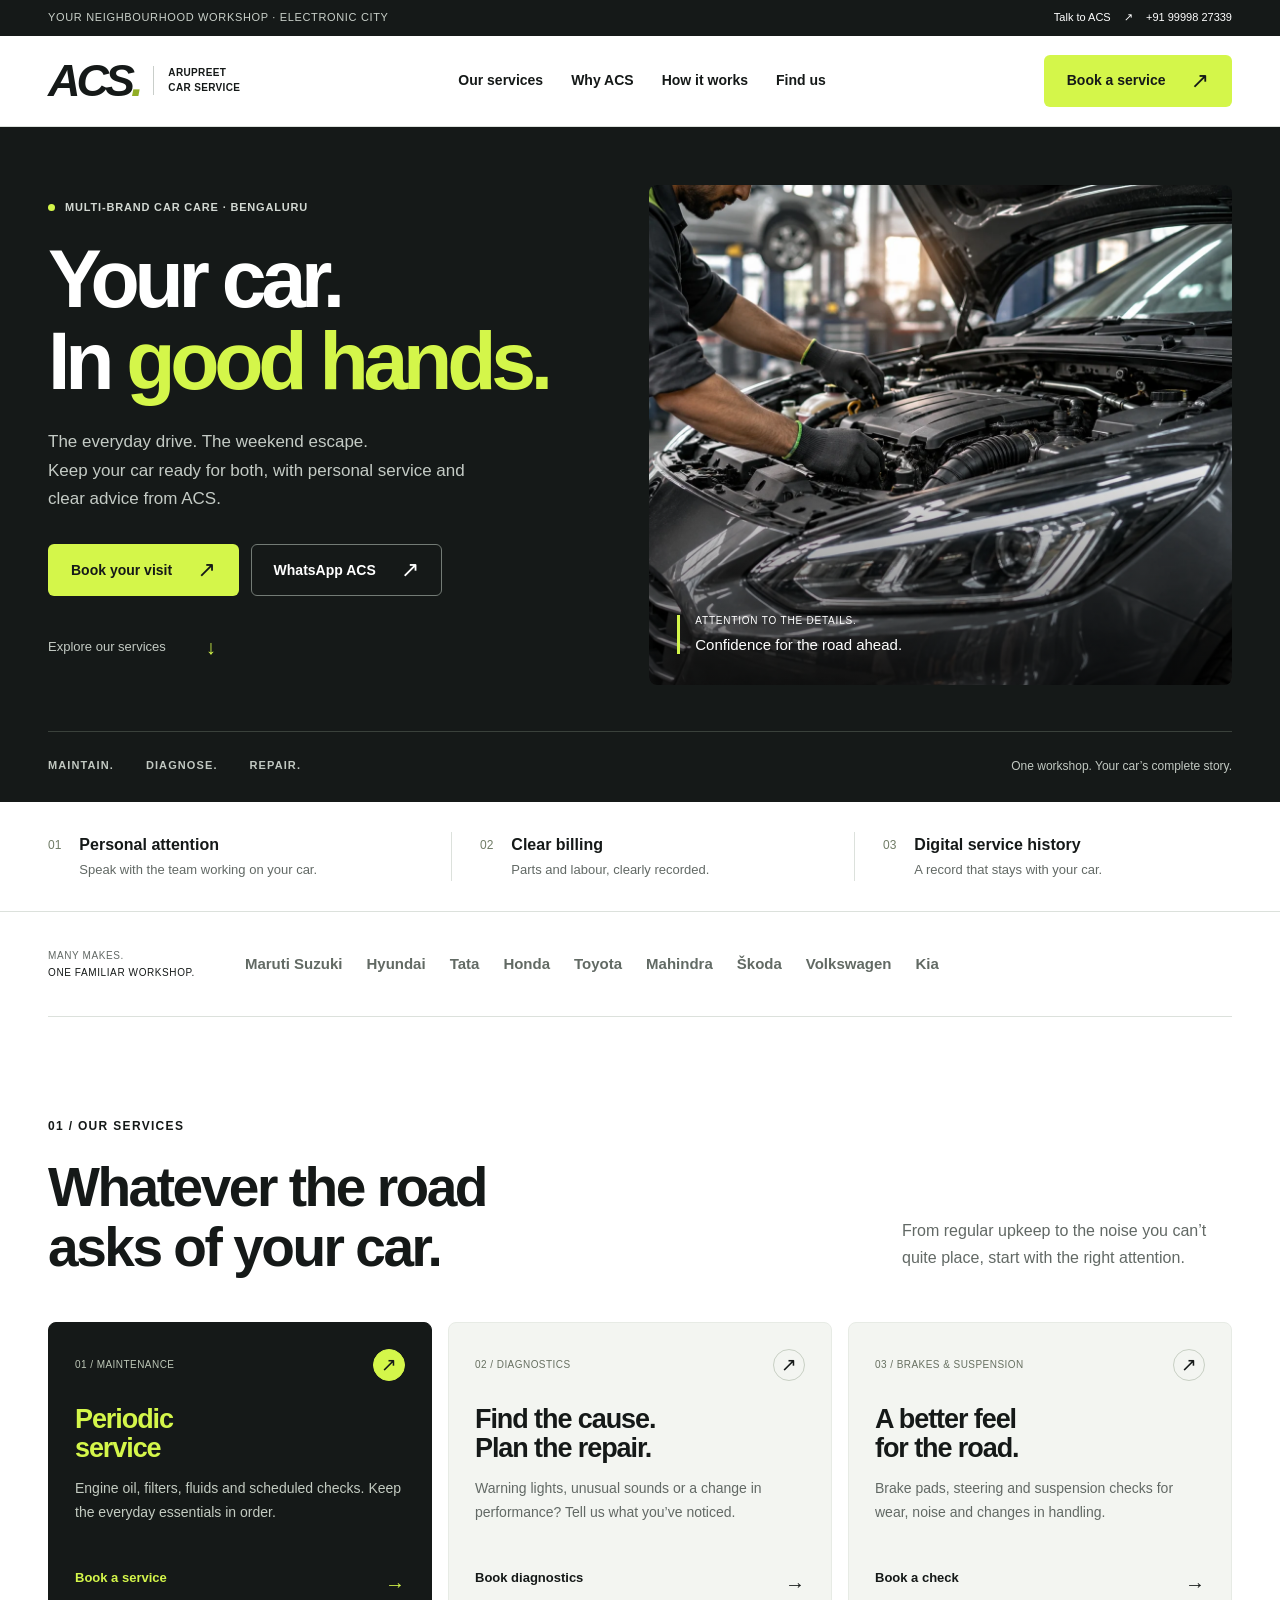
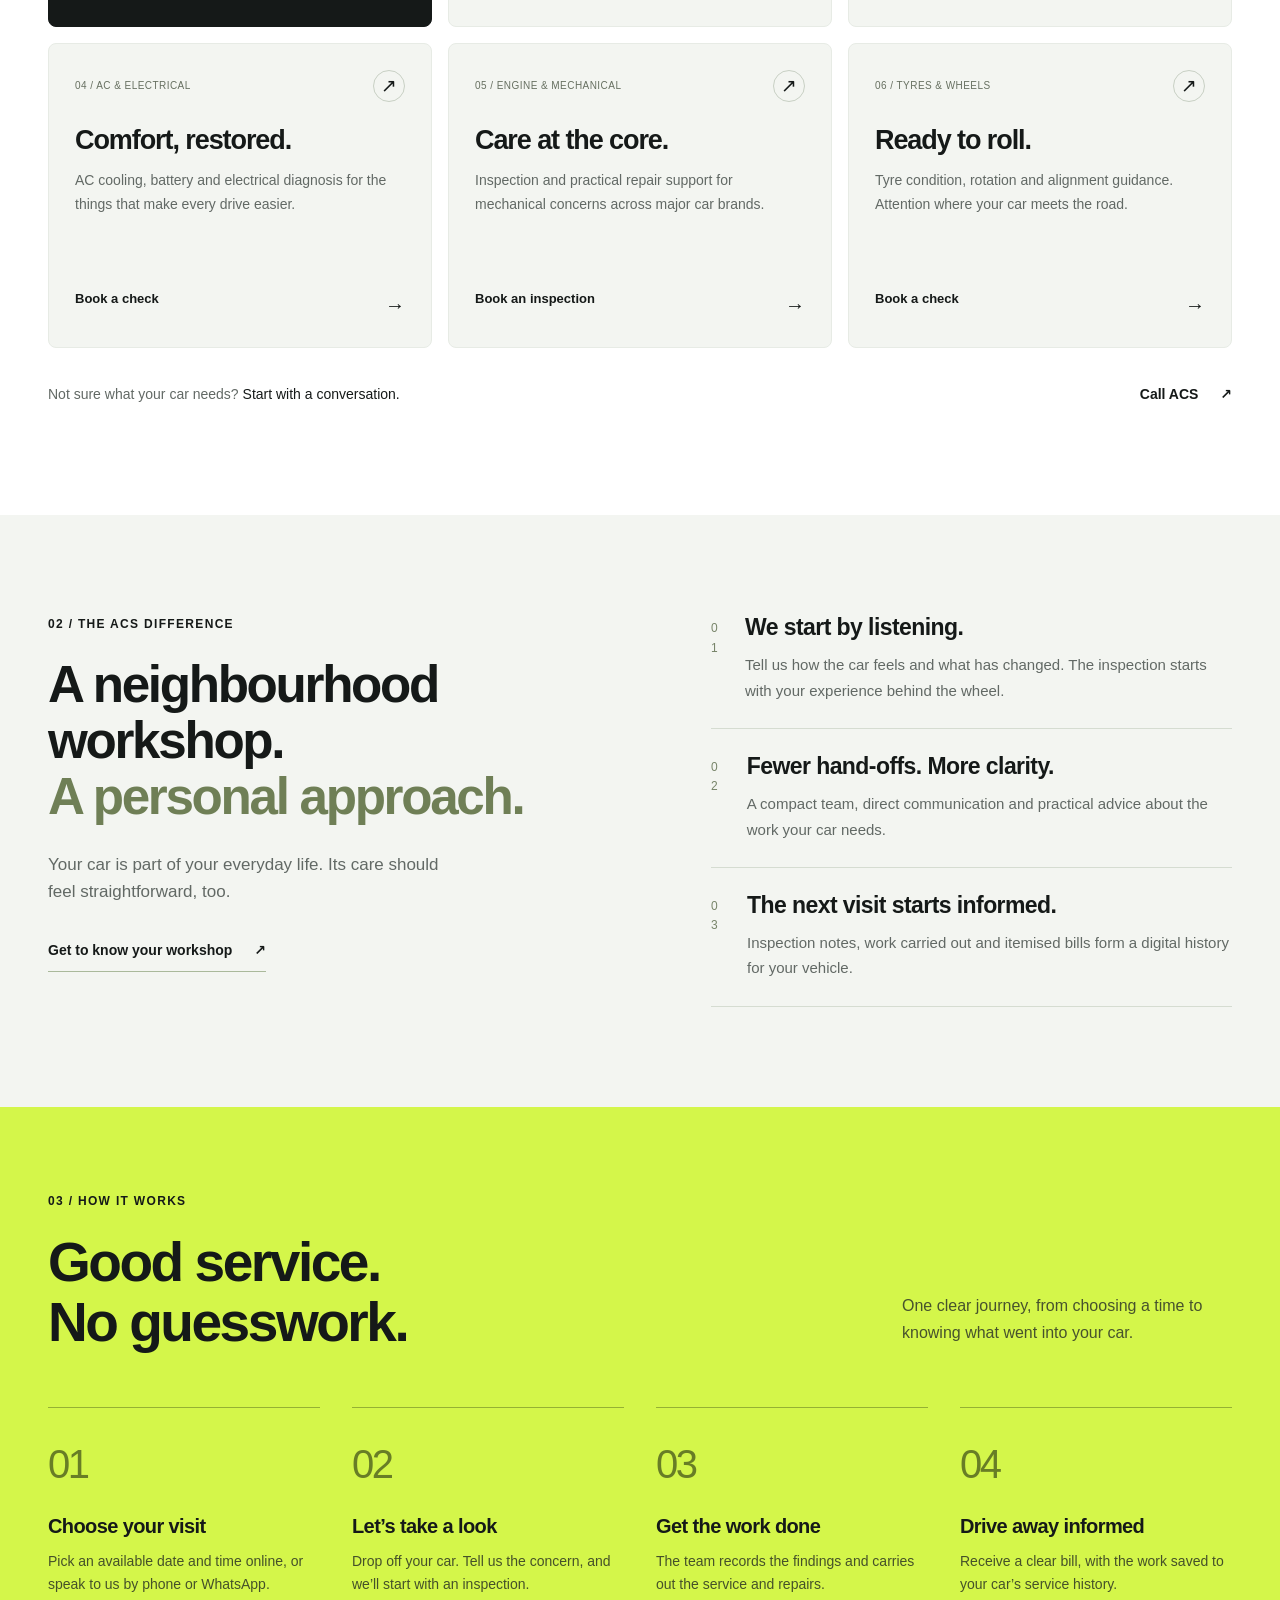
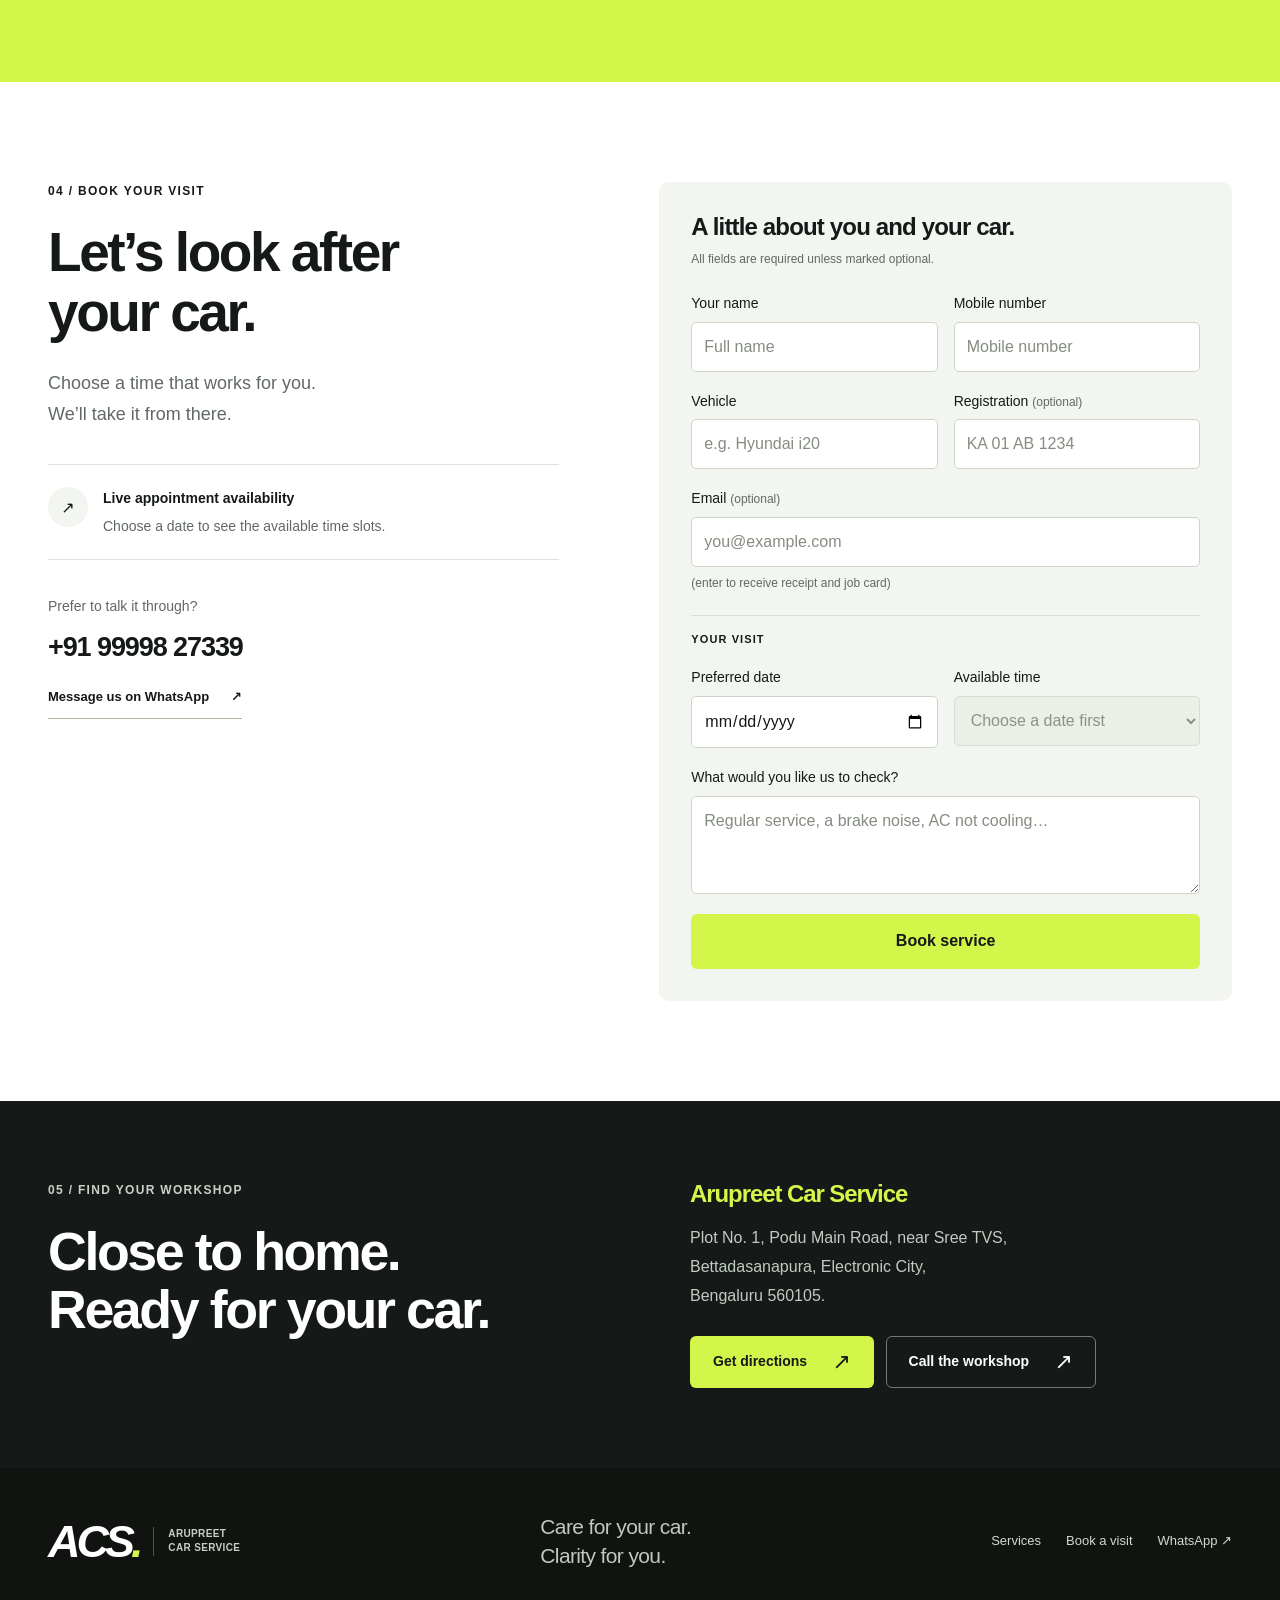
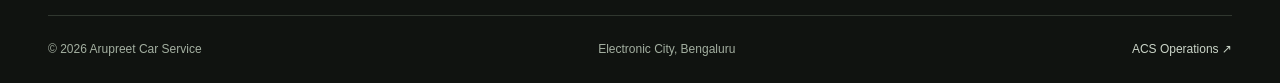
==== commit a87ee66c: "wesite revamp annd mobile support" ====
--- a/index.html
+++ b/index.html
@@ -1,12 +1,44 @@
-<!doctype html><html lang="en"><head><meta charset="utf-8"><meta name="viewport" content="width=device-width,initial-scale=1"><title>Arupreet Car Service (ACS) | Multi-brand Car Service in Electronic City</title><meta name="description" content="Personal, transparent multi-brand car service, diagnostics and repair in Electronic City, Bengaluru."><link rel="stylesheet" href="styles.css"></head>
-<body class="site-body"><header class="site-nav"><a class="brand" href="#top"><span class="brand-mark">ACS</span><span><b>Arupreet Car Service</b><small>Multi-brand service centre · Electronic City</small></span></a><nav><a href="#services">Services</a><a href="#process">How it works</a><a href="#why">Why ACS</a><a href="#booking">Book</a><a href="#contact">Contact</a></nav><div class="nav-actions"><a class="btn ghost" data-wa-link target="_blank" rel="noopener">WhatsApp</a><a class="btn primary" href="#booking">Book a service</a></div></header>
-<main id="top"><section class="hero-v2"><img class="hero-bg" src="assets/images/workshop.png" alt="Car being serviced in a workshop"><div class="hero-shade"></div><div class="hero-content"><span class="kicker light">Electronic City · Bengaluru</span><h1><span>Reliable multi-brand car service</span><em>in Electronic City.</em></h1><p>Straightforward inspection, practical repairs, clear billing and a service history that stays with your car.</p><div class="hero-actions"><a class="btn primary big" href="#booking">Book your visit</a><a class="btn glass big" data-wa-link target="_blank" rel="noopener">WhatsApp ACS</a></div></div></section>
-<section class="trust-strip" aria-label="ACS trust highlights"><span><b>4.6★</b><small>Google rating</small></span><span><b>91</b><small>Google reviews</small></span><span><b>Multi-brand</b><small>car service</small></span><span><b>Electronic City</b><small>Bengaluru</small></span><span><b>Digital history</b><small>for every service</small></span></section>
-<section class="brand-strip"><span>Maruti Suzuki</span><span>Hyundai</span><span>Tata</span><span>Honda</span><span>Toyota</span><span>Mahindra</span><span>Skoda</span><span>Volkswagen</span><span>Kia</span></section>
-<section class="section services-section" id="services"><div class="section-head compact-head"><div><span class="kicker">Services</span><h2>Everything your car needs, in one trusted workshop.</h2></div><p>Routine service, diagnostics and repairs for major car brands — with clear advice before the work begins.</p></div><div class="cards service-cards"><article><span class="service-icon">↻</span><h3>Periodic service</h3><p>Engine oil, filters, fluids and scheduled checks for regular maintenance.</p></article><article><span class="service-icon">⌁</span><h3>Diagnostics & repair</h3><p>Inspection-led troubleshooting for noises, warning lights and performance issues.</p></article><article><span class="service-icon">◉</span><h3>Brakes & suspension</h3><p>Brake pads, steering, suspension and wear-related checks and repair.</p></article><article><span class="service-icon">❄</span><h3>AC & electrical</h3><p>Cooling, battery, electrical diagnosis and comfort-related repairs.</p></article><article><span class="service-icon">⚙</span><h3>Engine & mechanical</h3><p>Practical repair support for common mechanical concerns across brands.</p></article><article><span class="service-icon">✦</span><h3>Tyres & wheel care</h3><p>Tyre inspection, rotation, alignment guidance and related maintenance.</p></article></div></section>
-<section class="dark-band" id="process"><div class="section-head light"><div><span class="kicker light">The ACS way</span><h2>Simple from booking to billing.</h2></div><p>A practical workshop process with fewer steps and clear communication.</p></div><div class="process-grid"><article><span>01</span><h3>Book</h3><p>Choose a date online, by phone or WhatsApp. Your booking appears directly in the ACS schedule.</p></article><article><span>02</span><h3>Inspect</h3><p>Drop the car and explain the issue. ACS inspects it and takes a short test drive when useful.</p></article><article><span>03</span><h3>Service</h3><p>ACS carries out the required work. A job card can be printed when needed.</p></article><article><span>04</span><h3>Bill & history</h3><p>Pay, receive a clean digital bill and keep the service history ready for your next visit.</p></article></div></section>
-<section class="section split" id="why"><div class="image-frame"><img src="assets/images/workshop.png" alt="Workshop service bay"></div><div class="copy-block"><span class="kicker">Why ACS</span><h2>A neighbourhood workshop that remembers your car.</h2><p>ACS is intentionally compact. That means fewer hand-offs, direct communication and attention from the same small team that sees the car.</p><div class="feature-list"><span>✓ Personal inspection before repair</span><span>✓ Multi-brand support</span><span>✓ Clear parts + labour billing</span><span>✓ Digital vehicle service history</span><span>✓ Same-day turnaround for many routine jobs</span><span>✓ WhatsApp updates</span></div><blockquote>“Understand the car, fix what is needed, and keep the owner informed.”</blockquote></div></section>
-<section class="section booking-shell" id="booking"><div class="booking-intro"><span class="kicker">Book a visit</span><h2>Tell us about your car.</h2><p>Choose a preferred date and time. Your booking goes straight into the ACS workshop schedule.</p><div class="capacity-note"><b>How booking works</b><span>Booked → Drop the car → Inspect → Service & bill</span></div><a class="btn dark" style="margin-top:14px" data-wa-link target="_blank" rel="noopener">Prefer WhatsApp? Message ACS</a></div><form class="booking-form" id="bookingForm"><label>Name<input required name="name" placeholder="Your name"></label><label>Mobile<input required name="phone" placeholder="Mobile number"></label><label>Vehicle<input required name="vehicle" placeholder="e.g. Hyundai i20"></label><label>Email <span class="optional-label">(optional)</span><input type="email" name="email" aria-describedby="emailHelp"><small id="emailHelp">(enter to receive receipt and job card)</small></label><label>Registration<input name="registration" placeholder="KA 01 AB 1234"></label><label>Preferred date<input required type="date" name="date"></label><label>Time<select name="time" required disabled aria-describedby="slotMsg"><option value="">Choose a date first</option></select></label><p class="form-msg wide" id="slotMsg" role="status"></p><label class="wide">What do you want checked?<textarea required name="issue" rows="4" placeholder="Regular service, brake noise, AC cooling low..."></textarea></label><button class="btn primary big wide" type="submit">Book service</button><p class="form-msg wide" id="bookingMsg" role="status" aria-live="polite"></p></form></section>
-<section class="section contact-grid" id="contact"><div><span class="kicker">Visit ACS</span><h2>Car care close to Electronic City.</h2><p>Plot No. 1, Podu Main Road, near Sree TVS, Bettadasanapura, Electronic City, Bengaluru 560105.</p></div><div class="contact-card"><span>Call ACS</span><a href="tel:+919999827339">+91 99998 27339</a><span>Workshop</span><b>Electronic City, Bengaluru</b><div><a class="btn primary" data-wa-link target="_blank" rel="noopener">WhatsApp</a><a class="btn ghost" target="_blank" rel="noopener" href="https://www.google.com/maps/search/?api=1&query=Arupreet+Car+Service+Electronic+City">Directions</a></div></div></section></main>
-<footer><div class="brand"><span class="brand-mark">ACS</span><span><b>Arupreet Car Service</b><small>Multi-brand car care</small></span></div><span>© 2026 ACS</span><a href="auth.html">ACS Operations →</a></footer>
-<script src="config.js"></script><script src="lib/runtime.js"></script><script src="lib/api.js"></script><script src="lib/whatsapp.js"></script><script src="lib/slots.js"></script><script src="site.js"></script></body></html>
+<!doctype html>
+<html lang="en">
+<head>
+<meta charset="utf-8"><meta name="viewport" content="width=device-width, initial-scale=1">
+<meta name="theme-color" content="#151918">
+<title>ACS | Car Service & Repair in Electronic City, Bengaluru</title>
+<meta name="description" content="Multi-brand car service in Electronic City. Book maintenance, diagnostics, brakes and AC repairs with Arupreet Car Service. Clear billing and digital service history.">
+<link rel="stylesheet" href="public.css">
+</head>
+<body class="site-body">
+<a class="skip-link" href="#main">Skip to content</a>
+<div class="location-bar"><div class="container"><span>YOUR NEIGHBOURHOOD WORKSHOP · ELECTRONIC CITY</span><a href="tel:+919999827339">Talk to ACS <span aria-hidden="true">↗</span> +91 99998 27339</a></div></div>
+<header class="site-nav">
+<a class="identity" href="#top" aria-label="Arupreet Car Service home"><span class="wordmark">ACS<span>.</span></span><span class="identity-name">ARUPREET<br>CAR SERVICE</span></a>
+<button class="menu-toggle button secondary" type="button" aria-controls="siteMenu" aria-expanded="false">Menu <span aria-hidden="true">☰</span></button>
+<nav id="siteMenu" aria-label="Main navigation"><a href="#services">Our services</a><a href="#why">Why ACS</a><a href="#process">How it works</a><a href="#contact">Find us</a></nav>
+<a class="button primary nav-book" href="#booking">Book a service <span aria-hidden="true">↗</span></a>
+</header>
+<main id="main">
+<section class="hero" id="top" aria-labelledby="heroTitle"><div class="container hero-grid">
+<div class="hero-copy"><p class="eyebrow"><span class="signal" aria-hidden="true"></span> MULTI-BRAND CAR CARE · BENGALURU</p><h1 id="heroTitle">Your car.<br>In <em>good hands.</em></h1><p class="hero-description">The everyday drive. The weekend escape.<br class="desktop-break"> Keep your car ready for both, with personal service and clear advice from ACS.</p><div class="hero-actions"><a class="button primary" href="#booking">Book your visit <span aria-hidden="true">↗</span></a><a class="button outline" data-wa-link target="_blank" rel="noopener">WhatsApp ACS <span aria-hidden="true">↗</span></a></div><a class="hero-explore" href="#services">Explore our services <span aria-hidden="true">↓</span></a></div>
+<div class="hero-visual"><img src="assets/images/acs-care-hero.webp" alt="Illustrative close-up of a technician inspecting a car engine" width="1536" height="1024" fetchpriority="high"><div class="photo-caption"><span class="caption-rule"></span><span>ATTENTION TO THE DETAILS.<br><b>Confidence for the road ahead.</b></span></div></div>
+</div><div class="hero-bottom container"><span>MAINTAIN.</span><span>DIAGNOSE.</span><span>REPAIR.</span><span class="hero-bottom-note">One workshop. Your car’s complete story.</span></div></section>
+<section class="assurance-strip" aria-label="The ACS approach"><div class="container assurance-grid"><div><span class="assurance-symbol" aria-hidden="true">01</span><p><b>Personal attention</b><span>Speak with the team working on your car.</span></p></div><div><span class="assurance-symbol" aria-hidden="true">02</span><p><b>Clear billing</b><span>Parts and labour, clearly recorded.</span></p></div><div><span class="assurance-symbol" aria-hidden="true">03</span><p><b>Digital service history</b><span>A record that stays with your car.</span></p></div></div></section>
+<section class="brand-section container" aria-label="Car brands serviced"><p>MANY MAKES.<br><b>ONE FAMILIAR WORKSHOP.</b></p><div class="brand-list"><span>Maruti Suzuki</span><span>Hyundai</span><span>Tata</span><span>Honda</span><span>Toyota</span><span>Mahindra</span><span>Škoda</span><span>Volkswagen</span><span>Kia</span></div></section>
+<section class="section container" id="services"><div class="section-heading"><div><p class="eyebrow">01 / OUR SERVICES</p><h2>Whatever the road<br>asks of your car.</h2></div><p>From regular upkeep to the noise you can’t quite place, start with the right attention.</p></div>
+<div class="service-grid">
+<a class="service-card featured" href="#booking" data-service="Periodic service"><div class="service-card-top"><span>01 / MAINTENANCE</span><span class="service-arrow" aria-hidden="true">↗</span></div><h3>Periodic<br>service</h3><p>Engine oil, filters, fluids and scheduled checks. Keep the everyday essentials in order.</p><span class="service-link">Book a service <span aria-hidden="true">→</span></span></a>
+<a class="service-card" href="#booking" data-service="Diagnostics and repair"><div class="service-card-top"><span>02 / DIAGNOSTICS</span><span class="service-arrow" aria-hidden="true">↗</span></div><h3>Find the cause.<br>Plan the repair.</h3><p>Warning lights, unusual sounds or a change in performance? Tell us what you’ve noticed.</p><span class="service-link">Book diagnostics <span aria-hidden="true">→</span></span></a>
+<a class="service-card" href="#booking" data-service="Brakes and suspension"><div class="service-card-top"><span>03 / BRAKES & SUSPENSION</span><span class="service-arrow" aria-hidden="true">↗</span></div><h3>A better feel<br>for the road.</h3><p>Brake pads, steering and suspension checks for wear, noise and changes in handling.</p><span class="service-link">Book a check <span aria-hidden="true">→</span></span></a>
+<a class="service-card" href="#booking" data-service="AC and electrical"><div class="service-card-top"><span>04 / AC & ELECTRICAL</span><span class="service-arrow" aria-hidden="true">↗</span></div><h3>Comfort, restored.</h3><p>AC cooling, battery and electrical diagnosis for the things that make every drive easier.</p><span class="service-link">Book a check <span aria-hidden="true">→</span></span></a>
+<a class="service-card" href="#booking" data-service="Engine and mechanical repair"><div class="service-card-top"><span>05 / ENGINE & MECHANICAL</span><span class="service-arrow" aria-hidden="true">↗</span></div><h3>Care at the core.</h3><p>Inspection and practical repair support for mechanical concerns across major car brands.</p><span class="service-link">Book an inspection <span aria-hidden="true">→</span></span></a>
+<a class="service-card" href="#booking" data-service="Tyres and wheel care"><div class="service-card-top"><span>06 / TYRES & WHEELS</span><span class="service-arrow" aria-hidden="true">↗</span></div><h3>Ready to roll.</h3><p>Tyre condition, rotation and alignment guidance. Attention where your car meets the road.</p><span class="service-link">Book a check <span aria-hidden="true">→</span></span></a>
+</div><div class="service-help"><p>Not sure what your car needs? <b>Start with a conversation.</b></p><a href="tel:+919999827339">Call ACS <span aria-hidden="true">↗</span></a></div></section>
+<section class="why-section" id="why"><div class="container why-grid"><div><p class="eyebrow">02 / THE ACS DIFFERENCE</p><h2>A neighbourhood<br>workshop.<br><em>A personal approach.</em></h2><p class="why-intro">Your car is part of your everyday life. Its care should feel straightforward, too.</p><a class="text-link" href="#booking">Get to know your workshop <span aria-hidden="true">↗</span></a></div><div class="why-details"><article><span aria-hidden="true">01</span><div><h3>We start by listening.</h3><p>Tell us how the car feels and what has changed. The inspection starts with your experience behind the wheel.</p></div></article><article><span aria-hidden="true">02</span><div><h3>Fewer hand-offs. More clarity.</h3><p>A compact team, direct communication and practical advice about the work your car needs.</p></div></article><article><span aria-hidden="true">03</span><div><h3>The next visit starts informed.</h3><p>Inspection notes, work carried out and itemised bills form a digital history for your vehicle.</p></div></article></div></div></section>
+<section class="process-section" id="process"><div class="container"><div class="section-heading"><div><p class="eyebrow">03 / HOW IT WORKS</p><h2>Good service.<br>No guesswork.</h2></div><p>One clear journey, from choosing a time to knowing what went into your car.</p></div><div class="process-grid"><article><span>01</span><h3>Choose your visit</h3><p>Pick an available date and time online, or speak to us by phone or WhatsApp.</p></article><article><span>02</span><h3>Let’s take a look</h3><p>Drop off your car. Tell us the concern, and we’ll start with an inspection.</p></article><article><span>03</span><h3>Get the work done</h3><p>The team records the findings and carries out the service and repairs.</p></article><article><span>04</span><h3>Drive away informed</h3><p>Receive a clear bill, with the work saved to your car’s service history.</p></article></div></div></section>
+<section class="section container booking-section" id="booking"><div class="booking-intro"><p class="eyebrow">04 / BOOK YOUR VISIT</p><h2>Let’s look after<br>your car.</h2><p>Choose a time that works for you.<br>We’ll take it from there.</p><div class="booking-explainer"><span aria-hidden="true">↗</span><p><b>Live appointment availability</b><span>Choose a date to see the available time slots.</span></p></div><div class="booking-alternative"><p>Prefer to talk it through?</p><a class="booking-phone" href="tel:+919999827339">+91 99998 27339</a><a class="text-link" data-wa-link target="_blank" rel="noopener">Message us on WhatsApp <span aria-hidden="true">↗</span></a></div></div>
+<form class="booking-form" id="bookingForm"><div class="form-heading"><h3>A little about you and your car.</h3><p>All fields are required unless marked optional.</p></div><label>Your name<input required name="name" autocomplete="name" placeholder="Full name"></label><label>Mobile number<input required type="tel" name="phone" autocomplete="tel" placeholder="Mobile number"></label><label>Vehicle<input required name="vehicle" placeholder="e.g. Hyundai i20"></label><label>Registration <span class="optional-label">(optional)</span><input name="registration" placeholder="KA 01 AB 1234" autocapitalize="characters"></label><label class="wide">Email <span class="optional-label">(optional)</span><input type="email" name="email" autocomplete="email" aria-describedby="emailHelp" placeholder="you@example.com"><small id="emailHelp">(enter to receive receipt and job card)</small></label><div class="form-divider wide">YOUR VISIT</div><label>Preferred date<input required type="date" name="date"></label><label>Available time<select name="time" required disabled aria-describedby="slotMsg"><option value="">Choose a date first</option></select></label><p class="form-msg wide" id="slotMsg" role="status"></p><label class="wide">What would you like us to check?<textarea required name="issue" rows="3" placeholder="Regular service, a brake noise, AC not cooling…"></textarea></label><button class="button primary wide" type="submit">Book service</button><p class="form-msg wide" id="bookingMsg" role="status" aria-live="polite"></p></form></section>
+<section class="contact-section" id="contact"><div class="container contact-grid"><div><p class="eyebrow">05 / FIND YOUR WORKSHOP</p><h2>Close to home.<br>Ready for your car.</h2></div><div class="contact-details"><h3>Arupreet Car Service</h3><address>Plot No. 1, Podu Main Road, near Sree TVS,<br>Bettadasanapura, Electronic City,<br>Bengaluru 560105.</address><div class="contact-actions"><a class="button primary" target="_blank" rel="noopener" href="https://www.google.com/maps/search/?api=1&query=Arupreet+Car+Service+Electronic+City">Get directions <span aria-hidden="true">↗</span></a><a class="button outline" href="tel:+919999827339">Call the workshop <span aria-hidden="true">↗</span></a></div></div></div></section>
+</main>
+<footer class="site-footer"><div class="container footer-main"><a class="identity" href="#top"><span class="wordmark">ACS<span>.</span></span><span class="identity-name">ARUPREET<br>CAR SERVICE</span></a><p>Care for your car.<br>Clarity for you.</p><div><a href="#services">Services</a><a href="#booking">Book a visit</a><a data-wa-link target="_blank" rel="noopener">WhatsApp ↗</a></div></div><div class="container footer-bottom"><span>© 2026 Arupreet Car Service</span><span>Electronic City, Bengaluru</span><a href="auth.html">ACS Operations <span aria-hidden="true">↗</span></a></div></footer>
+<div class="mobile-contact" aria-label="Quick contact"><a href="tel:+919999827339">Call ACS</a><a href="#booking">Book a service <span aria-hidden="true">↗</span></a></div>
+<script src="config.js"></script><script src="lib/runtime.js"></script><script src="lib/api.js"></script><script src="lib/whatsapp.js"></script><script src="lib/slots.js"></script><script src="site.js"></script><script src="mobile.js"></script><script src="public.js"></script>
+</body></html>
--- a/public.css
+++ b/public.css
@@ -0,0 +1,19 @@
+/* Public ACS website. Isolated from Operations styles and print layouts. */
+:root{--ink:#151918;--paper:#fff;--lime:#d4f64a;--muted:#626965;--line:#dce1dc;--soft:#f3f5f1;--font:Arial,Helvetica,system-ui,sans-serif}
+*{box-sizing:border-box}html{scroll-behavior:smooth;scroll-padding-top:110px}body{margin:0;color:var(--ink);background:var(--paper);font-family:var(--font);font-size:16px;line-height:1.6;-webkit-font-smoothing:antialiased}a{color:inherit;text-decoration:none}button,input,textarea,select{font:inherit}button,a,input,select,textarea{-webkit-tap-highlight-color:transparent}img{display:block;max-width:100%;height:auto}button,a{touch-action:manipulation}button{cursor:pointer}h1,h2,h3,p{margin:0}h1,h2,h3{line-height:1.08;letter-spacing:-.045em}h2{font-size:clamp(38px,4.3vw,62px);font-weight:600}h3{font-size:25px;font-weight:600}em{font-style:normal}a:focus-visible,button:focus-visible{outline:3px solid #7a9725;outline-offset:5px}.container{width:min(1280px,calc(100% - 96px));margin-inline:auto}.section{padding-block:100px}.eyebrow{font-size:12px;font-weight:700;letter-spacing:.11em;line-height:1.6;margin-bottom:22px}.button{display:inline-flex;align-items:center;justify-content:center;gap:25px;min-height:52px;padding:14px 22px;font-size:14px;font-weight:700;border:1px solid transparent;border-radius:6px;line-height:1.4;transition:background .18s,transform .18s}.button span{font-size:22px;font-weight:400;line-height:1}.button.primary{background:var(--lime);color:var(--ink)}.button.primary:hover{background:#c1e433}.button.outline{border-color:#737b75;color:#fff;background:transparent}.button.outline:hover{background:#2d3430}.button.secondary{background:#fff;border-color:var(--line)}.button:disabled{opacity:.6;cursor:wait}.skip-link{position:fixed;top:8px;left:8px;z-index:200;background:var(--lime);padding:12px;transform:translateY(-160%)}.skip-link:focus{transform:none}
+.location-bar{background:var(--ink);color:#c9d0c9;padding:9px 0;font-size:11px;letter-spacing:.06em}.location-bar .container{display:flex;justify-content:space-between;gap:16px}.location-bar a{color:#fff;letter-spacing:0}.location-bar a span{margin-inline:10px}.site-nav{display:flex;align-items:center;gap:30px;justify-content:space-between;padding:19px max(48px,calc((100vw - 1280px)/2));position:sticky;top:0;z-index:30;background:rgba(255,255,255,.97);border-bottom:1px solid var(--line)}.identity{display:flex;align-items:center;gap:14px;flex-shrink:0}.wordmark{font-size:45px;font-weight:900;font-style:italic;letter-spacing:-.09em;line-height:1}.wordmark>span{color:#91ae25}.identity-name{font-size:10px;line-height:1.45;font-weight:800;letter-spacing:.035em;border-left:1px solid #c9ceca;padding-left:14px}.site-nav nav{display:flex;align-items:center;gap:28px;font-size:14px;font-weight:600}.site-nav nav a{padding-block:10px;position:relative}.site-nav nav a:hover{color:#667d16}.nav-book{white-space:nowrap}.menu-toggle{display:none}
+.hero{background:var(--ink);color:#fff;padding-top:40px}.hero-grid{display:grid;grid-template-columns:1.05fr 1.1fr;gap:45px;align-items:center}.hero-copy{padding:32px 0 40px}.hero .eyebrow{color:#d2d8d2;font-size:11px;letter-spacing:.075em;display:flex;align-items:center;gap:10px}.signal{height:7px;width:7px;flex-shrink:0;border-radius:50%;background:var(--lime)}.hero h1{font-size:clamp(60px,6.3vw,90px);font-weight:600;letter-spacing:-.065em;line-height:1.02}.hero h1 em{color:var(--lime)}.hero-description{font-size:17px;color:#c4cbc5;max-width:440px;margin:25px 0 30px;line-height:1.7}.hero-actions{display:flex;gap:12px;flex-wrap:wrap}.hero-explore{display:flex;align-items:center;gap:40px;font-size:13px;margin-top:35px;color:#c3cac3;width:fit-content}.hero-explore span{color:var(--lime);font-size:20px}.hero-visual{position:relative;height:500px;min-width:0;border-radius:8px;overflow:hidden;isolation:isolate}.hero-visual>img{width:100%;height:100%;object-fit:cover;object-position:57% center}.hero-visual::after{content:"";position:absolute;inset:50% 0 0;background:linear-gradient(transparent,rgba(0,0,0,.65));z-index:0}.photo-caption{position:absolute;bottom:28px;left:28px;right:22px;display:flex;align-items:center;gap:15px;font-size:10px;letter-spacing:.08em;z-index:1}.caption-rule{width:3px;height:39px;background:var(--lime)}.photo-caption b{font-weight:400;font-size:15px;letter-spacing:0;display:block;margin-top:4px}.hero-bottom{display:flex;gap:32px;padding-block:25px;margin-top:28px;border-top:1px solid #3a413b;font-size:11px;letter-spacing:.1em;font-weight:600;color:#c1c8c1}.hero-bottom-note{margin-left:auto;letter-spacing:0;font-size:12px;font-weight:400}
+.assurance-strip{border-bottom:1px solid var(--line)}.assurance-grid{display:grid;grid-template-columns:repeat(3,minmax(0,1fr));padding-block:30px;gap:25px}.assurance-grid>div{display:flex;gap:18px;align-items:center}.assurance-grid>div+div{border-left:1px solid var(--line);padding-left:28px}.assurance-symbol{color:#707c66;font-size:12px;align-self:flex-start;margin-top:4px}.assurance-grid b{display:block;font-size:16px;font-weight:600}.assurance-grid p span{display:block;color:var(--muted);font-size:13px;margin-top:3px}.brand-section{display:flex;gap:50px;align-items:center;padding-block:35px;border-bottom:1px solid var(--line)}.brand-section>p{font-size:10px;letter-spacing:.06em;line-height:1.7;flex-shrink:0;color:var(--muted)}.brand-section>p b{font-weight:500;color:var(--ink)}.brand-list{display:flex;flex-wrap:wrap;gap:12px 24px;align-items:center;color:#626a64;font-size:15px;font-weight:700}
+.section-heading{display:flex;justify-content:space-between;gap:60px;align-items:flex-end;margin-bottom:45px}.section-heading>p{max-width:330px;color:var(--muted);line-height:1.7;padding-bottom:6px}.service-grid{display:grid;grid-template-columns:repeat(3,minmax(0,1fr));gap:16px}.service-card{background:var(--soft);border:1px solid #e7ebe5;border-radius:8px;padding:26px;display:flex;flex-direction:column;min-height:305px;transition:background .18s,border-color .18s}.service-card:hover{background:#eaf0e2;border-color:#bac99a}.service-card-top{display:flex;justify-content:space-between;align-items:center;gap:8px;font-size:10px;letter-spacing:.045em;color:#677061}.service-arrow{display:grid;place-items:center;flex-shrink:0;width:32px;height:32px;border:1px solid #c8d0c4;border-radius:50%;font-size:19px;color:var(--ink)}.service-card h3{font-size:27px;margin:24px 0 14px;letter-spacing:-.04em}.service-card p{color:var(--muted);font-size:14px;line-height:1.7;margin-bottom:22px}.service-link{display:flex;justify-content:space-between;gap:10px;font-size:13px;font-weight:600;margin-top:auto}.service-link>span{font-size:20px}.service-card.featured{background:var(--ink);border-color:var(--ink);color:#fff}.service-card.featured:hover{background:#273028}.featured .service-card-top{color:#bdc7b7}.featured h3{color:var(--lime)}.featured p{color:#c3cbc1}.featured .service-arrow{background:var(--lime);border-color:var(--lime)}.featured .service-link{color:var(--lime)}.service-help{display:flex;align-items:center;justify-content:space-between;gap:20px;padding:25px 0 0;color:var(--muted);font-size:14px}.service-help b{color:var(--ink);font-weight:500}.service-help a{font-weight:600;color:var(--ink);padding:10px 0}.service-help a span{margin-left:18px}
+.why-section{background:var(--soft);padding-block:100px}.why-grid{display:grid;grid-template-columns:1.1fr 1fr;gap:90px}.why-section h2{font-size:clamp(37px,4vw,56px);line-height:1.1}.why-section h2 em{color:#6f7f56}.why-intro{margin-top:25px;color:var(--muted);max-width:400px;font-size:17px}.text-link{display:inline-flex;gap:22px;align-items:center;font-size:14px;font-weight:600;border-bottom:1px solid #aab99b;padding:10px 0}.why-section .text-link{margin-top:24px}.why-details article{display:flex;gap:25px;padding:25px 0;border-bottom:1px solid #d5dcd1}.why-details article:first-child{padding-top:0}.why-details article>span{font-size:12px;color:#778469;padding-top:4px}.why-details h3{font-size:23px;margin-bottom:12px;letter-spacing:-.025em}.why-details p{font-size:15px;color:var(--muted);line-height:1.7}.process-section{padding-block:85px;background:var(--lime)}.process-section .section-heading>p{color:#47522d}.process-grid{display:grid;grid-template-columns:repeat(4,minmax(0,1fr));gap:32px;margin-top:55px}.process-grid article{border-top:1px solid #95b133;padding-top:24px}.process-grid article>span{font-size:40px;font-weight:400;letter-spacing:-.06em;color:#687d26}.process-grid h3{font-size:20px;letter-spacing:-.03em;margin:20px 0 12px}.process-grid p{font-size:14px;color:#455129;line-height:1.7}
+.booking-section{display:grid;grid-template-columns:1fr 1.12fr;gap:100px;align-items:start}.booking-intro>p:not(.eyebrow){font-size:18px;line-height:1.7;margin-top:26px;color:var(--muted)}.booking-explainer{display:flex;gap:15px;margin:35px 0;padding:22px 0;border-block:1px solid var(--line)}.booking-explainer>span{display:grid;place-items:center;background:var(--soft);border-radius:50%;width:40px;height:40px;flex-shrink:0}.booking-explainer p b{font-size:14px;font-weight:600;display:block}.booking-explainer p span{font-size:14px;color:var(--muted);display:block;margin-top:5px}.booking-alternative>p{font-size:14px;color:var(--muted)}.booking-phone{display:block;font-size:27px;letter-spacing:-.04em;font-weight:600;margin:8px 0}.booking-alternative .text-link{font-size:13px}.booking-form{background:var(--soft);padding:32px;border-radius:10px;display:grid;grid-template-columns:repeat(2,minmax(0,1fr));gap:20px 16px;min-width:0}.form-heading{grid-column:1/-1;margin-bottom:5px}.form-heading h3{font-size:24px;letter-spacing:-.035em}.form-heading p{font-size:12px;color:var(--muted);margin-top:10px}.booking-form label{display:flex;flex-direction:column;gap:8px;font-size:14px;font-weight:500;min-width:0;line-height:1.4}.optional-label{font-size:12px;color:var(--muted)}.booking-form label .optional-label{display:contents}.booking-form input,.booking-form select,.booking-form textarea{width:100%;min-width:0;max-width:100%;min-height:50px;border:1px solid #cdd5ca;border-radius:5px;background:#fff;color:var(--ink);padding:12px;font-size:16px;line-height:1.5;outline:none}.booking-form input:focus,.booking-form select:focus,.booking-form textarea:focus{border-color:#748a43;box-shadow:0 0 0 3px #d4f64a66}.booking-form input::placeholder,.booking-form textarea::placeholder{color:#858c80}.booking-form select:disabled{background:#e9ede5;color:#60695b}.booking-form small{font-size:12px;font-weight:400;color:var(--muted)}.wide{grid-column:1/-1}.form-divider{padding-top:15px;margin-top:3px;border-top:1px solid #d8dfd4;font-size:11px;letter-spacing:.1em;font-weight:700}.form-msg{font-size:14px;color:#36572b;overflow-wrap:anywhere}.form-msg:empty{display:none}.booking-form button{width:100%;font-size:16px;min-height:55px}
+.contact-section{background:var(--ink);color:#fff;padding-block:80px}.contact-grid{display:grid;grid-template-columns:1fr 1fr;gap:100px}.contact-section .eyebrow{color:#c9d1c6}.contact-section h2{font-size:clamp(36px,4.2vw,57px)}.contact-details h3{font-size:24px;color:var(--lime);margin-bottom:18px}.contact-details address{font-style:normal;font-size:16px;line-height:1.8;color:#c2cbc1}.contact-actions{display:flex;flex-wrap:wrap;gap:12px;margin-top:25px}.site-footer{background:#101310;color:#fff}.footer-main{display:flex;align-items:center;justify-content:space-between;gap:35px;padding-block:44px;border-bottom:1px solid #30372f}.site-footer .wordmark>span{color:var(--lime)}.site-footer .identity-name{border-color:#4c564b;color:#c7cec4}.footer-main>p{font-size:21px;line-height:1.4;letter-spacing:-.03em;color:#c0c9bc}.footer-main>div{display:flex;gap:25px;font-size:13px;color:#d2d9cd}.footer-main>div a{padding-block:10px}.footer-bottom{display:flex;justify-content:space-between;gap:20px;padding-block:24px;font-size:12px;color:#a3afa0}.footer-bottom a{color:#cbd5c8}.mobile-contact{display:none}
+@media(min-width:1600px){.hero-visual{height:550px}}
+@media(max-width:1100px){.container{width:calc(100% - 64px)}.site-nav{padding-inline:32px;gap:20px}.site-nav nav{gap:18px;font-size:13px}.identity-name{display:none}.hero-grid{gap:30px}.hero h1{font-size:65px}.hero-visual{height:480px}.hero-description{font-size:16px}.hero-actions .button{padding-inline:16px;gap:16px}.why-grid,.booking-section,.contact-grid{gap:50px}.booking-form{padding:24px}.service-card{padding:22px}.service-card h3{font-size:25px}.brand-section{gap:25px}.brand-list{gap:10px 18px;font-size:13px}}
+@media(max-width:1000px){.site-nav{flex-wrap:wrap;gap:16px}.site-nav .identity{margin-right:auto}.menu-toggle{display:inline-flex;order:2;min-height:46px;padding:10px 16px}.nav-book{order:1;min-height:46px}.site-nav nav{display:none;order:3;flex-basis:100%;flex-wrap:wrap;gap:6px}.nav-open .site-nav nav{display:flex}.site-nav nav a{padding:12px 16px;background:var(--soft);border-radius:5px;font-size:14px}.hero-grid{grid-template-columns:1fr 1fr}.hero h1{font-size:clamp(44px,6.4vw,63px)}.hero-copy{padding-block:10px}.hero .eyebrow{font-size:10px}.hero-actions{gap:10px}.hero-actions .button{flex:1 1 100%}.hero-explore{margin-top:20px}.hero-visual{height:480px}.hero-bottom{gap:20px}.assurance-grid{gap:18px}.assurance-grid>div{gap:10px}.assurance-grid>div+div{padding-left:18px}.assurance-grid b{font-size:14px}.assurance-grid p span{font-size:12px}.section-heading{gap:35px}.section-heading>p{max-width:260px}.service-grid{grid-template-columns:repeat(2,minmax(0,1fr))}.service-card{min-height:300px}.why-grid{gap:35px}.why-section h2{font-size:40px}.process-grid{grid-template-columns:repeat(2,minmax(0,1fr));gap:35px}.booking-section{grid-template-columns:1fr 1.2fr;gap:35px}.booking-form{grid-template-columns:1fr}.contact-actions .button{width:100%}.footer-main{flex-wrap:wrap}.footer-main>div{flex-wrap:wrap}}
+@media(max-width:650px){html{scroll-padding-top:90px}.container{width:calc(100% - 40px)}.section{padding-block:58px}.location-bar{padding:8px 0}.location-bar .container{justify-content:center}.location-bar span{font-size:9px;letter-spacing:.045em}.location-bar a{display:none}.site-nav{padding:14px 20px;gap:12px}.wordmark{font-size:37px}.site-nav .identity-name{display:block;font-size:8px;padding-left:10px}.identity{gap:10px}.nav-book{display:none}.menu-toggle{font-size:13px;padding:10px 13px;gap:12px}.menu-toggle span{font-size:16px}.site-nav nav{gap:8px;display:none}.site-nav nav a{flex:1 1 40%;text-align:center}.hero{padding-top:28px}.hero-grid{grid-template-columns:minmax(0,1fr);gap:26px}.hero-copy{padding:0}.hero .eyebrow{font-size:10px;letter-spacing:.04em;margin-bottom:22px}.hero h1{font-size:clamp(48px,12.6vw,72px);line-height:1.02}.hero-description{font-size:16px;line-height:1.65;margin:22px 0 25px;max-width:none}.desktop-break{display:none}.hero-actions{flex-direction:column}.hero-actions .button{flex:auto;min-height:50px;justify-content:space-between;padding-inline:20px}.hero-explore{font-size:13px;margin-top:22px;gap:20px}.hero-visual{height:auto;aspect-ratio:4/3;border-radius:6px}.hero-visual>img{object-position:center;height:100%}.photo-caption{left:18px;bottom:20px;font-size:9px}.photo-caption b{font-size:12px}.hero-bottom{padding-block:22px;margin-top:24px;gap:17px;flex-wrap:wrap;font-size:10px}.hero-bottom-note{flex-basis:100%;margin:0;font-size:12px;padding-top:1px}.assurance-grid{grid-template-columns:1fr;padding-block:8px;gap:0}.assurance-grid>div{padding:18px 0;gap:18px}.assurance-grid>div+div{border-left:0;border-top:1px solid var(--line);padding-left:0}.assurance-grid b{font-size:15px}.assurance-grid p span{font-size:13px}.brand-section{padding-block:24px;flex-direction:column;align-items:flex-start;gap:15px}.brand-section>p br{display:none}.brand-section>p b{margin-left:7px}.brand-list{font-size:13px;gap:9px 19px}.eyebrow{font-size:11px;margin-bottom:16px}h2{font-size:40px;letter-spacing:-.05em}.section-heading{display:block;margin-bottom:28px}.section-heading>p{max-width:none;margin-top:20px;font-size:15px;line-height:1.65}.service-grid{grid-template-columns:1fr;gap:12px}.service-card{padding:22px;min-height:270px}.service-card h3{font-size:27px;margin:20px 0 12px}.service-card p{font-size:15px}.service-card-top{font-size:10px}.service-help{flex-direction:column;align-items:flex-start;gap:5px;padding-top:22px}.service-help p{font-size:14px}.service-help p b{display:block}.service-help a{min-height:44px;display:flex;align-items:center}.why-section{padding-block:58px}.why-grid{grid-template-columns:1fr;gap:35px}.why-section h2{font-size:38px}.why-intro{font-size:16px;margin-top:20px}.why-details article{gap:18px;padding-block:22px}.why-details h3{font-size:23px}.why-details p{font-size:15px}.process-section{padding-block:58px}.process-grid{grid-template-columns:1fr;gap:26px;margin-top:28px}.process-grid article{display:grid;grid-template-columns:48px 1fr;gap:0 14px;padding-top:20px}.process-grid article>span{grid-row:1/3;font-size:32px;line-height:1.3}.process-grid h3{margin:0 0 10px;font-size:21px}.process-grid p{font-size:15px}.booking-section{grid-template-columns:1fr;gap:35px}.booking-intro>p:not(.eyebrow){font-size:16px;margin-top:20px}.booking-explainer{margin:25px 0;padding:18px 0}.booking-alternative .booking-phone{font-size:25px}.booking-form{padding:22px 18px;gap:19px}.form-heading h3{font-size:23px}.form-heading p{font-size:12px}.booking-form label{font-size:14px}.booking-form input,.booking-form select,.booking-form textarea{font-size:16px}.contact-section{padding-block:55px}.contact-grid{grid-template-columns:1fr;gap:30px}.contact-section h2{font-size:38px}.contact-details h3{font-size:23px}.contact-details address{font-size:15px}.contact-actions{gap:10px}.footer-main{align-items:flex-start;gap:25px;padding-block:35px}.footer-main .identity-name{display:block}.footer-main>p{font-size:19px}.footer-main>div{width:100%;gap:22px}.footer-bottom{flex-direction:column;gap:8px;padding-block:22px}.site-footer{padding-bottom:85px}.mobile-contact{display:grid;grid-template-columns:1fr 1.6fr;position:fixed;bottom:0;left:0;right:0;z-index:35;gap:8px;padding:10px 16px calc(10px + env(safe-area-inset-bottom));background:rgba(255,255,255,.98);border-top:1px solid var(--line);box-shadow:0 -4px 20px #00000008}.mobile-contact a{display:flex;align-items:center;justify-content:center;gap:24px;min-height:46px;font-size:14px;font-weight:600;border:1px solid var(--line);border-radius:5px}.mobile-contact a:last-child{background:var(--lime);border-color:var(--lime)}body:has(#booking input:focus) .mobile-contact,body:has(#booking textarea:focus) .mobile-contact,body:has(#booking select:focus) .mobile-contact{display:none}}
+@media(prefers-reduced-motion:reduce){html{scroll-behavior:auto}*{transition:none!important}}
+@media print{.site-nav,.location-bar,.mobile-contact{display:none}.hero,.contact-section,.site-footer{background:white;color:black}.hero h1 em{color:inherit}.section,.why-section,.process-section{padding-block:25px}.hero-visual{height:250px}.button{border:1px solid #999}.booking-form{break-inside:avoid}}
+/* Allow long names and enlarged text to reflow without clipping. */
+body{overflow-wrap:anywhere}
+.hero-grid>*,.why-grid>*,.booking-section>*,.contact-grid>*,.process-grid>*,.assurance-grid>*{min-width:0}
